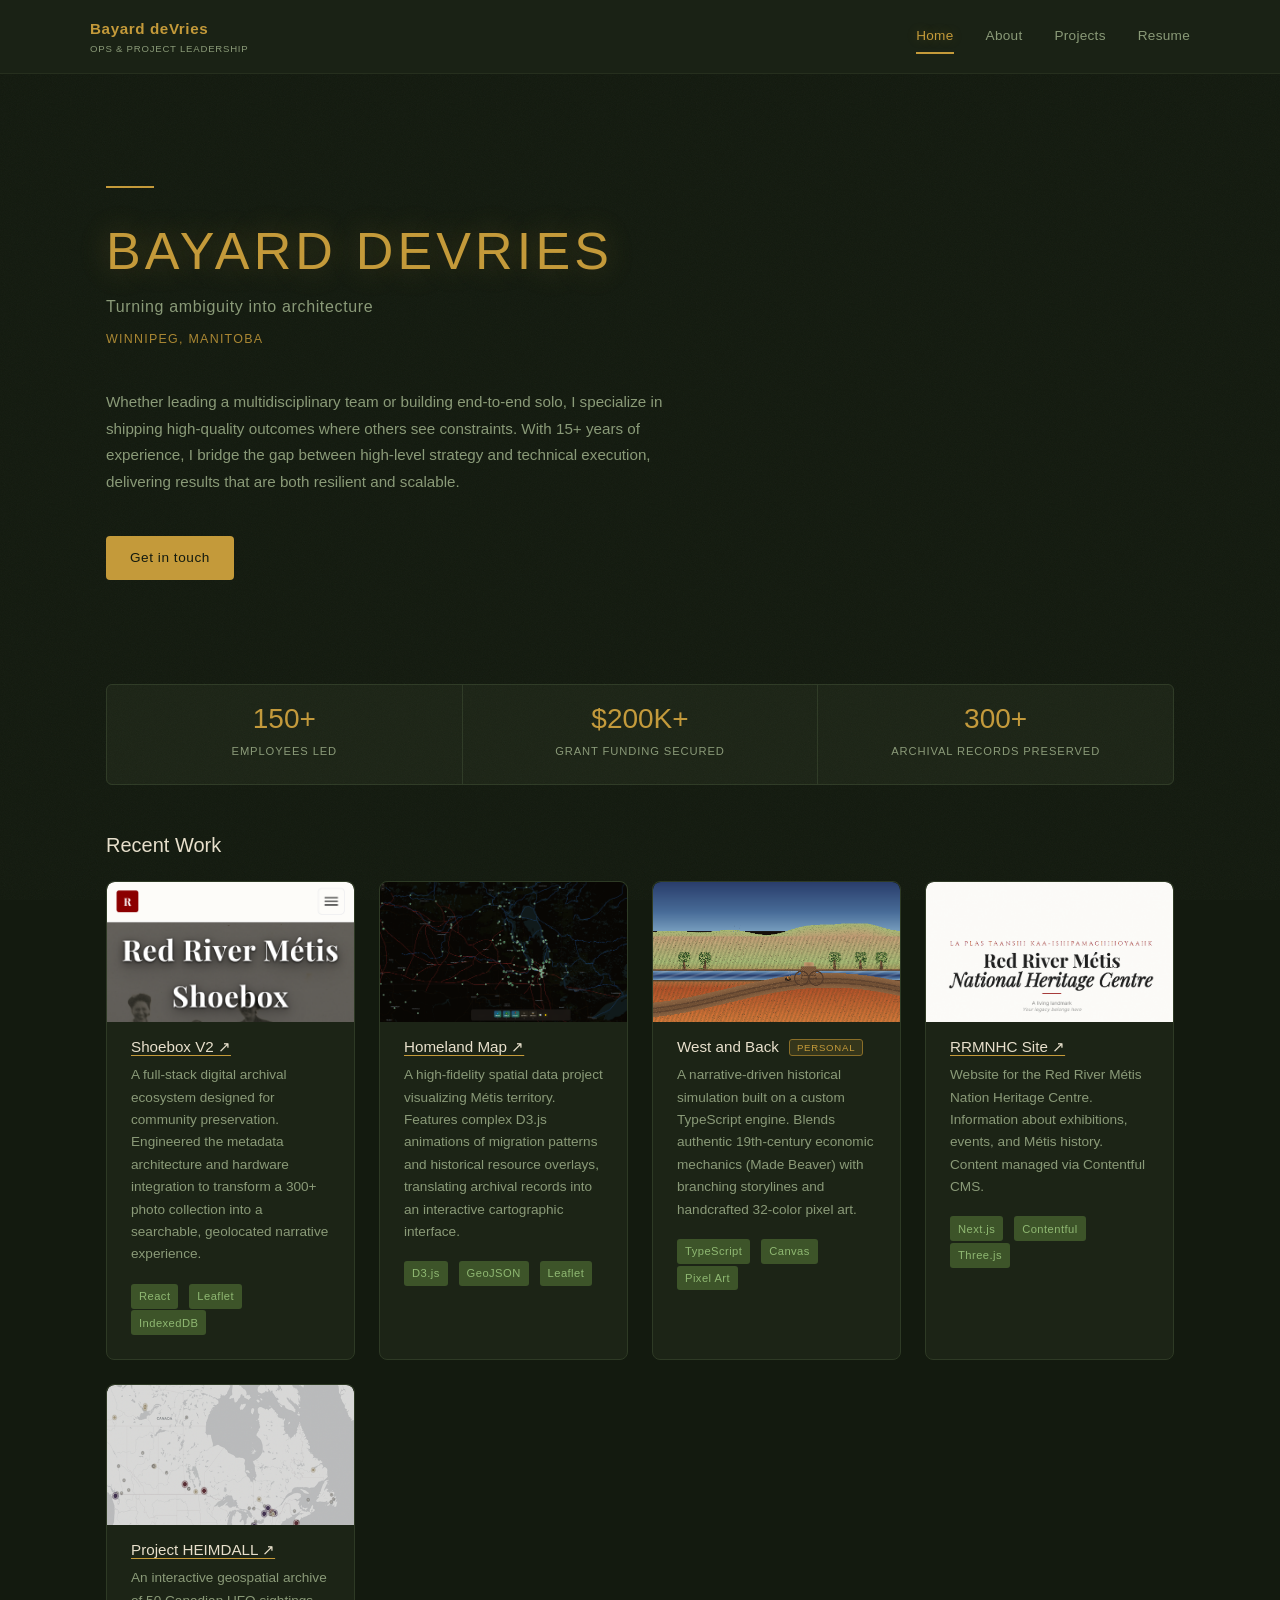
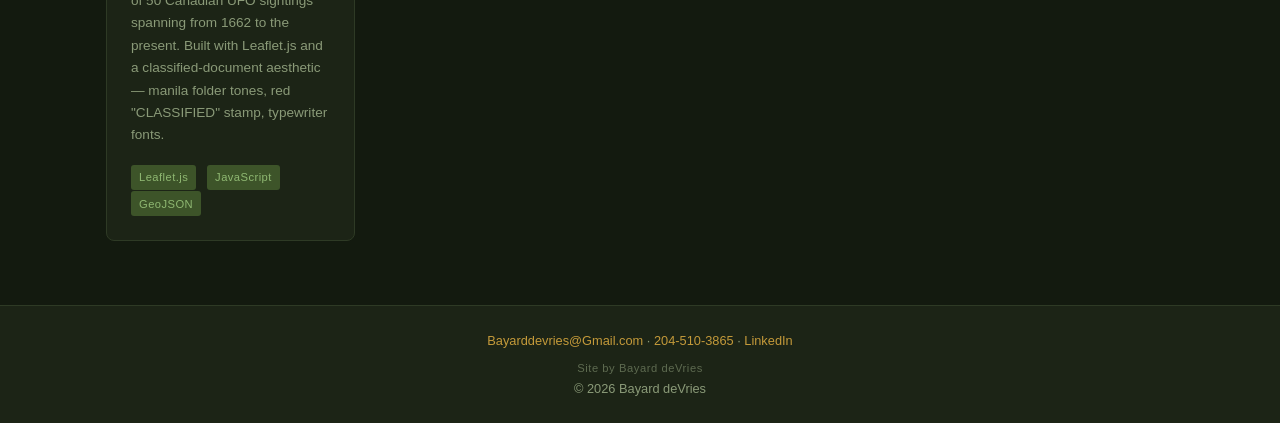
==== index.html @ d5947568 "Fix: restore missing stylesheet link on index.html" ====
<!DOCTYPE html>
<html lang="en">
<head>
  <meta charset="UTF-8">
  <meta name="viewport" content="width=device-width, initial-scale=1.0">
  <title>Bayard deVries — Ops & Project Leadership</title>
  <meta name="description" content="Portfolio of Bayard deVries – Ops & Project Leadership, digital archives, GIS mapping, and interactive art projects.">
  <link rel="icon" href="assets/favicon.ico" type="image/x-icon">
  <link rel="stylesheet" href="styles.css">
</head>
<body>
  <header>
    <nav>
      <a href="index.html" class="nav-logo">Bayard deVries<br><span>Ops & Project Leadership</span></a>
      <a href="index.html" class="active">Home</a>
      <a href="about.html">About</a>
      <a href="projects.html">Projects</a>
      <a href="resume.html">Resume</a>
    </nav>
  </header>

  <main>
    <section class="hero">
      <h1 class="brass-name">Bayard deVries</h1>
      <p class="tagline">Turning ambiguity into architecture</p>
      <p class="location">Winnipeg, Manitoba</p>

      <p class="summary">
        Whether leading a multidisciplinary team or building end-to-end solo, I specialize in shipping high-quality outcomes where others see constraints. With 15+ years of experience, I bridge the gap between high-level strategy and technical execution, delivering results that are both resilient and scalable.
      </p>
      <p style="margin-top: 1.5rem;">
        <a href="mailto:Bayarddevries@Gmail.com" class="btn btn-primary">Get in touch</a>
      </p>

    </section>

    <div class="stats-bar">
      <div class="stat-item">
        <span class="stat-number">150+</span>
        <span class="stat-label">Employees Led</span>
      </div>
      <div class="stat-item">
        <span class="stat-number">$200K+</span>
        <span class="stat-label">Grant Funding Secured</span>
      </div>
      <div class="stat-item">
        <span class="stat-number">300+</span>
        <span class="stat-label">Archival Records Preserved</span>
      </div>
    </div>

    <section class="featured">
      <h2>Recent Work</h2>
      <div class="project-grid">
        <article class="project-card">
          <div class="project-thumb">
            <img src="assets/shoebox-v2-splash.png" alt="Shoebox V2 archive interface" loading="lazy">
          </div>
          <h3><a href="https://bayarddevries.github.io/shoebox-v2/" target="_blank" rel="noopener noreferrer">Shoebox V2 ↗</a></h3>
          <p>A full-stack digital archival ecosystem designed for community preservation. Engineered the metadata architecture and hardware integration to transform a 300+ photo collection into a searchable, geolocated narrative experience.</p>
          <span class="tag">React</span>
          <span class="tag">Leaflet</span>
          <span class="tag">IndexedDB</span>
        </article>
        <article class="project-card">
          <div class="project-thumb">
            <img src="assets/homeland-map-main.png" alt="Homeland Map visualization" loading="lazy">
          </div>
          <h3><a href="https://bayarddevries.github.io/metis-homeland-map/" target="_blank" rel="noopener noreferrer">Homeland Map ↗</a></h3>
          <p>A high-fidelity spatial data project visualizing Métis territory. Features complex D3.js animations of migration patterns and historical resource overlays, translating archival records into an interactive cartographic interface.</p>
          <span class="tag">D3.js</span>
          <span class="tag">GeoJSON</span>
          <span class="tag">Leaflet</span>
        </article>
        <article class="project-card">
          <div class="project-thumb">
            <img src="assets/metis-trail-prairie.png" alt="West and Back RPG gameplay" loading="lazy">
          </div>
          <h3>West and Back <span class="project-badge-personal">Personal</span></h3>
          <p>A narrative-driven historical simulation built on a custom TypeScript engine. Blends authentic 19th-century economic mechanics (Made Beaver) with branching storylines and handcrafted 32-color pixel art.</p>
          <span class="tag">TypeScript</span>
          <span class="tag">Canvas</span>
          <span class="tag">Pixel Art</span>
        </article>
        <article class="project-card">
          <div class="project-thumb">
            <img src="assets/rrmnhc-splash.png" alt="RRMNHC website" loading="lazy">
          </div>
          <h3><a href="https://rrmnhc.ca/" target="_blank" rel="noopener noreferrer">RRMNHC Site ↗</a></h3>
          <p>Website for the Red River Métis Nation Heritage Centre. Information about exhibitions, events, and Métis history. Content managed via Contentful CMS.</p>
          <span class="tag">Next.js</span>
          <span class="tag">Contentful</span>
          <span class="tag">Three.js</span>
        </article>
        <article class="project-card">
          <div class="project-thumb">
            <img src="assets/heimdall-map.png" alt="Project HEIMDALL UFO sightings map" loading="lazy">
          </div>
          <h3><a href="https://bayarddevries.github.io/project-heimdall/" target="_blank" rel="noopener noreferrer">Project HEIMDALL ↗</a></h3>
          <p>An interactive geospatial archive of 50 Canadian UFO sightings spanning from 1662 to the present. Built with Leaflet.js and a classified-document aesthetic — manila folder tones, red "CLASSIFIED" stamp, typewriter fonts.</p>
          <span class="tag">Leaflet.js</span>
          <span class="tag">JavaScript</span>
          <span class="tag">GeoJSON</span>
        </article>
      </div>
    </section>

  </main>

  <footer>
    <p>
      <a href="mailto:Bayarddevries@Gmail.com">Bayarddevries@Gmail.com</a> · 
      <a href="tel:204-510-3865">204-510-3865</a> · 
      <a href="https://linkedin.com/in/bayard-devries" target="_blank" rel="noopener noreferrer">LinkedIn</a>
    </p>
    <p class="site-by">Site by Bayard deVries</p>
    <p>&copy; 2026 Bayard deVries</p>
  </footer>
</body>
</html>
---- styles.css ----
/* Reset */
*, *::before, *::after {
  box-sizing: border-box;
  margin: 0;
  padding: 0;
}

/* Visual Direction: Grounded Luxury
   Dark forest greens, warm brass accents that feel aged not shiny,
   deliberate asymmetry, editorial typography. Nothing generic SaaS.
   Reference: heritage editorial meets industrial craft.
*/

/* Variables — Dark Forest + Brass */
:root {
  /* Core */
  --color-bg: #131A0F;
  --color-surface: #1C2416;
  --color-surface-raised: #242E1C;
  --color-text: #E8E0CC;
  --color-text-muted: #8A9A78;
  --color-border: #2E3A25;

  /* Primary — Forest Green */
  --color-green: #6B8F52;
  --color-green-bright: #8FB872;
  --color-green-dim: #3D5429;

  /* Secondary — Brass */
  --color-brass: #C49A3A;
  --color-brass-dim: #8A6E28;
  --color-brass-glow: rgba(196, 154, 58, 0.15);
  --color-brass-light: #E8C86B;

  /* Accent — Expanded Palette */
  --color-sky: #7BA3C9;
  --color-sage: #8FAE7C;
  --color-wine: #6B1C23;
  --color-wheat: #D4B847;
  --color-wood: #5C4033;
  --color-coral: #C9856B;
  --color-clay: #9C7B5C;
  --color-mist: #A8B5A8;

  /* Legacy (light mode) */
  --color-cream: #F4F1EA;
  --color-cream-dark: #E8E0CC;

  --font-heading: 'Space Grotesk', sans-serif;
  --font-body: 'DM Sans', sans-serif;
  --max-width: 1100px;
  --max-width-content: 800px;
}

/* Import fonts */
@import url('https://fonts.googleapis.com/css2?family=Space+Grotesk:wght@300;400;500;600&family=DM+Sans:wght@300;400;500&display=swap');

/* Base */
html {
  font-size: 16px;
  scroll-behavior: smooth;
}

body {
  font-family: var(--font-body);
  background-color: var(--color-bg);
  color: var(--color-text);
  line-height: 1.65;
  min-height: 100vh;
  display: flex;
  flex-direction: column;
  font-weight: 300;
}

h1, h2, h3, h4 {
  font-family: var(--font-heading);
  font-weight: 400;
  line-height: 1.2;
}

a {
  color: var(--color-brass);
  text-decoration: none;
  transition: color 0.15s ease;
}

a:hover {
  color: var(--color-green-bright);
}

/* Header */
header {
  position: sticky;
  top: 0;
  z-index: 100;
  background: rgba(28, 36, 22, 0.88);
  backdrop-filter: blur(12px);
  -webkit-backdrop-filter: blur(12px);
  border-bottom: 1px solid rgba(46, 58, 37, 0.6);
  padding: 0.75rem 1rem;
}

nav {
  max-width: var(--max-width);
  margin: 0 auto;
  display: flex;
  align-items: center;
  gap: 2rem;
}

.nav-logo {
  color: var(--color-brass);
  font-size: 0.95rem;
  font-weight: 700;
  letter-spacing: 0.04em;
  text-decoration: none;
  margin-right: auto;
  white-space: nowrap;
  font-family: var(--font-heading);
}

.nav-logo span {
  color: var(--color-text-muted);
  font-weight: 400;
  font-size: 0.6rem;
  display: block;
  letter-spacing: 0.08em;
  text-transform: uppercase;
}

nav a {
  color: var(--color-text-muted);
  text-decoration: none;
  font-size: 0.85rem;
  font-family: var(--font-heading);
  font-weight: 400;
  padding: 0.25rem 0;
  position: relative;
  transition: color 0.2s ease;
  letter-spacing: 0.02em;
}

nav a::after {
  content: '';
  position: absolute;
  bottom: -2px;
  left: 0;
  width: 0;
  height: 2px;
  background: var(--color-brass);
  transition: width 0.25s ease;
}

nav a:hover {
  color: var(--color-text);
}

nav a:hover::after {
  width: 100%;
}

nav a.active {
  color: var(--color-brass);
  text-shadow: 0 0 12px rgba(196, 154, 58, 0.3);
}

nav a.active::after {
  width: 100%;
}

/* Main */
main {
  flex: 1;
  max-width: var(--max-width);
  margin: 0 auto;
  padding: 2rem 1rem 4rem;
  width: 100%;
}

/* Hero */
.hero {
  text-align: left;
  padding: 5rem 0 3.5rem;
  position: relative;
}

/* Subtle brass horizontal rule accent above hero */
.hero::before {
  content: '';
  display: block;
  width: 48px;
  height: 2px;
  background: var(--color-brass);
  margin-bottom: 2rem;
}

.hero h1 {
  font-family: var(--font-heading);
  font-size: 3.25rem;
  font-weight: 300;
  letter-spacing: 0.08em;
  text-transform: uppercase;
  margin-bottom: 0.75rem;
  color: var(--color-text);
}

.hero h1.brass-name {
  color: var(--color-brass);
  text-shadow: 0 0 30px rgba(196, 154, 58, 0.3);
}

.hero .tagline {
  color: var(--color-text-muted);
  font-size: 1rem;
  font-family: var(--font-heading);
  font-weight: 300;
  letter-spacing: 0.04em;
  margin-bottom: 0.5rem;
}

.hero .location {
  color: var(--color-brass);
  font-size: 0.78rem;
  font-family: var(--font-heading);
  letter-spacing: 0.1em;
  text-transform: uppercase;
  margin-bottom: 2.5rem;
  opacity: 0.85;
}

.hero .summary {
  color: var(--color-text-muted);
  font-size: 0.95rem;
  line-height: 1.75;
  max-width: 600px;
  margin: 0 0 2.5rem;
  font-weight: 300;
  text-align: left;
}

.btn {
  display: inline-block;
  padding: 0.7rem 1.5rem;
  border-radius: 4px;
  text-decoration: none;
  font-size: 0.85rem;
  font-family: var(--font-heading);
  font-weight: 400;
  letter-spacing: 0.04em;
  transition: all 0.15s ease;
  cursor: pointer;
  border: none;
}

.btn-primary {
  background: var(--color-brass);
  color: #131A0F;
  font-weight: 500;
}

.btn-primary:hover {
  background: #D4AA45;
  color: #131A0F;
  transform: translateY(-1px);
  box-shadow: 0 4px 16px rgba(196, 154, 58, 0.25);
}

.btn-secondary {
  background: transparent;
  color: var(--color-text);
  border: 1px solid var(--color-border);
}

.btn-secondary:hover {
  background: var(--color-surface-raised);
  border-color: var(--color-text-muted);
  color: var(--color-text);
  transform: translateY(-1px);
}

/* Stats bar — clean 3-column layout */
.stats-bar {
  display: grid;
  grid-template-columns: 1fr 1fr 1fr;
  gap: 1px;
  background: var(--color-border);
  border: 1px solid var(--color-border);
  border-radius: 6px;
  margin: 3rem 0;
  overflow: hidden;
}

.stats-bar .stat-item:nth-child(1),
.stats-bar .stat-item:nth-child(2),
.stats-bar .stat-item:nth-child(3) {
  grid-column: span 1;
}

.stat-item {
  background: var(--color-surface);
  padding: 1.25rem 1rem;
  text-align: center;
}

.stat-number {
  font-family: var(--font-heading);
  font-size: 1.75rem;
  font-weight: 300;
  color: var(--color-brass);
  display: block;
  line-height: 1;
  margin-bottom: 0.25rem;
}

.stat-label {
  font-size: 0.7rem;
  color: var(--color-text-muted);
  font-family: var(--font-heading);
  letter-spacing: 0.08em;
  text-transform: uppercase;
}

/* Sections */

/* Featured / Project Grid */
.featured {
  margin-top: 3rem;
}

.featured h2 {
  font-size: 1.25rem;
  font-weight: 400;
  margin-bottom: 1.5rem;
  font-family: var(--font-heading);
  color: var(--color-text);
}

.project-grid {
  display: grid;
  grid-template-columns: repeat(auto-fit, minmax(220px, 1fr));
  gap: 1.5rem;
}

.project-card {
  background: var(--color-surface);
  border: 1px solid var(--color-border);
  border-radius: 8px;
  padding: 1.5rem;
  transition: all 0.3s cubic-bezier(0.4, 0, 0.2, 1);
  position: relative;
  overflow: hidden;
}

.project-card::before {
  content: '';
  position: absolute;
  top: 0;
  left: 0;
  right: 0;
  height: 3px;
  background: linear-gradient(90deg, var(--color-green), var(--color-brass), var(--color-wine));
  transform: scaleX(0);
  transform-origin: left;
  transition: transform 0.3s ease;
  z-index: 10;
}

.project-card:hover {
  border-color: var(--color-brass);
  background: var(--color-surface-raised);
  transform: translateY(-6px);
  box-shadow: 0 12px 32px rgba(0, 0, 0, 0.3);
}

.project-card:hover::before {
  transform: scaleX(1);
}

.project-thumb {
  margin: -1.5rem -1.5rem 1rem -1.5rem;
  overflow: hidden;
  border-radius: 8px 8px 0 0;
  background: var(--color-bg);
  height: 140px;
  display: flex;
  align-items: center;
  justify-content: center;
}

.project-thumb img {
  width: 100%;
  height: 100%;
  object-fit: cover;
  object-position: top left;
  transition: transform 0.3s ease;
}

.project-card:hover .project-thumb img {
  transform: scale(1.03);
}

/* Placeholder thumbnail for projects without screenshots */
.project-thumb-placeholder {
  display: flex;
  align-items: center;
  justify-content: center;
  background: var(--color-surface-raised);
}

.placeholder-icon {
  font-size: 2.5rem;
  opacity: 0.6;
}

/* Project card links */
.project-card h3 a {
  color: var(--color-text);
  text-decoration: underline;
  text-decoration-color: var(--color-brass);
  text-underline-offset: 3px;
}

.project-card h3 a:hover {
  color: var(--color-brass);
  text-decoration-color: var(--color-brass-light);
}

/* Personal project badge */
.project-badge-personal {
  display: inline-block;
  font-size: 0.6rem;
  font-family: var(--font-heading);
  font-weight: 500;
  letter-spacing: 0.08em;
  text-transform: uppercase;
  color: var(--color-brass);
  background: var(--color-brass-glow);
  border: 1px solid var(--color-brass-dim);
  border-radius: 3px;
  padding: 0.1rem 0.4rem;
  vertical-align: middle;
  margin-left: 0.4rem;
}

/* Site by in footer */
.site-by {
  font-size: 0.7rem;
  color: var(--color-text-muted);
  opacity: 0.6;
  margin-top: 0.5rem;
  font-family: var(--font-heading);
  letter-spacing: 0.05em;
}

/* ============================================
   PROJECTS PAGE — Atmospheric CSS background
   (replaced Three.js particle field with
   grounded, purposeful atmosphere)
   ============================================ */

/* Grain texture via SVG filter */
body::before {
  content: '';
  position: fixed;
  inset: 0;
  z-index: 0;
  pointer-events: none;
  opacity: 0.035;
  background-image: url("data:image/svg+xml,%3Csvg viewBox='0 0 256 256' xmlns='http://www.w3.org/2000/svg'%3E%3Cfilter id='noise'%3E%3CfeTurbulence type='fractalNoise' baseFrequency='0.9' numOctaves='4' stitchTiles='stitch'/%3E%3C/filter%3E%3Crect width='100%25' height='100%25' filter='url(%23noise)'/%3E%3C/svg%3E");
  background-repeat: repeat;
  background-size: 200px 200px;
}

#projects-bg {
  position: fixed;
  top: 0;
  left: 0;
  width: 100%;
  height: 100%;
  z-index: 0;
  pointer-events: none;
  display: block;
  background:
    radial-gradient(ellipse at 15% 25%, rgba(107, 143, 82, 0.18) 0%, transparent 55%),
    radial-gradient(ellipse at 85% 75%, rgba(196, 154, 58, 0.12) 0%, transparent 50%),
    radial-gradient(ellipse at 50% 50%, rgba(107, 28, 35, 0.08) 0%, transparent 65%),
    var(--color-bg);
}

/* Project Cards Grid */
   .project-cards {
     display: grid;
     grid-template-columns: repeat(auto-fit, minmax(240px, 1fr));
     gap: 1.5rem;
     padding: 2rem 0;
     position: relative;
     z-index: 1;
   }
   
   /* Interactive Project Card */
   .project-card-interactive {
     position: relative;
     background: rgba(28, 36, 22, 0.85);
     border: 1px solid var(--color-border);
     border-radius: 12px;
     padding: 1.5rem;
     cursor: pointer;
     transition: all 0.3s cubic-bezier(0.4, 0, 0.2, 1);
     overflow: hidden;
   }
   
   .project-card-interactive::before {
     content: '';
     position: absolute;
     top: 0;
     left: 0;
     right: 0;
     bottom: 0;
     background: linear-gradient(135deg, var(--accent) 0%, transparent 60%);
     opacity: 0;
     transition: opacity 0.3s ease;
   }
   
   .project-card-interactive:hover {
     transform: translateY(-6px);
     border-color: var(--accent);
     box-shadow: 0 12px 32px rgba(0, 0, 0, 0.4);
   }
   
   .project-card-interactive:hover::before {
     opacity: 0.15;
   }
   
   .project-card-interactive h3 {
     font-family: var(--font-heading);
     font-size: 1.1rem;
     font-weight: 500;
     color: var(--color-text);
     margin-bottom: 0.5rem;
     position: relative;
     z-index: 1;
   }
   
   .project-card-interactive p {
     font-size: 0.9rem;
   }
   
   /* Three.js demo containers */
   .three-demo {
     position: relative;
     width: 100%;
     height: 300px; /* fixed height for demo canvas */
     margin: 2rem 0;
     background: var(--color-surface);
     border: 1px solid var(--color-border);
     border-radius: 8px;
     overflow: hidden;
   }
   
   .three-demo canvas {
     display: block;
     width: 100%;
     height: 100%;
   }
   
   .demo-label {
     position: absolute;
     bottom: 0.5rem;
     left: 50%;
     transform: translateX(-50%);
     color: var(--color-text-muted);
     font-size: 0.8rem;
     pointer-events: none;
   }
   
/* Ensure later demos stack nicely */
   .demo-section { margin-bottom: 3rem; }

/* Three.js Demo Containers */
.card-year {
  display: inline-block;
  margin-top: 1rem;
  font-size: 0.75rem;
  color: var(--accent);
  font-family: var(--font-heading);
  letter-spacing: 0.05em;
  position: relative;
  z-index: 1;
}

/* Modal Overlay */
.project-modal {
  position: fixed;
  top: 0;
  left: 0;
  width: 100%;
  height: 100%;
  background: rgba(19, 26, 15, 0.95);
  backdrop-filter: blur(8px);
  z-index: 1000;
  display: flex;
  align-items: center;
  justify-content: center;
  opacity: 0;
  visibility: hidden;
  transition: all 0.3s ease;
}

.project-modal.open {
  opacity: 1;
  visibility: visible;
}

.modal-content {
  background: var(--color-surface);
  border: 1px solid var(--color-border);
  border-radius: 16px;
  padding: 2.5rem;
  max-width: 700px;
  width: 90%;
  max-height: 80vh;
  overflow-y: auto;
  position: relative;
  transform: scale(0.95);
  transition: transform 0.3s ease;
}

.project-modal.open .modal-content {
  transform: scale(1);
}

.modal-close {
  position: absolute;
  top: 1rem;
  right: 1rem;
  background: none;
  border: none;
  color: var(--color-text-muted);
  font-size: 2rem;
  cursor: pointer;
  line-height: 1;
  padding: 0.5rem;
  transition: color 0.2s ease;
}

.modal-close:hover {
  color: var(--color-brass);
}

.modal-nav {
  position: absolute;
  top: 50%;
  transform: translateY(-50%);
  background: var(--color-surface);
  border: 1px solid var(--color-border);
  color: var(--color-text);
  font-size: 2rem;
  width: 50px;
  height: 50px;
  border-radius: 50%;
  cursor: pointer;
  display: flex;
  align-items: center;
  justify-content: center;
  transition: all 0.2s ease;
  z-index: 10;
}

.modal-nav:hover {
  border-color: var(--color-brass);
  color: var(--color-brass);
}

.modal-prev {
  left: 1rem;
}

.modal-next {
  right: 1rem;
}

/* Modal Dots */
.modal-dots {
  position: absolute;
  bottom: 1.5rem;
  left: 50%;
  transform: translateX(-50%);
  display: flex;
  gap: 0.5rem;
}

.modal-dots .dot {
  width: 8px;
  height: 8px;
  border-radius: 50%;
  background: var(--color-border);
  cursor: pointer;
  transition: all 0.2s ease;
}

.modal-dots .dot.active {
  background: var(--color-brass);
  transform: scale(1.2);
}

.modal-dots .dot:hover {
  background: var(--color-text-muted);
}

.modal-tech {
  display: flex;
  flex-wrap: wrap;
  gap: 0.5rem;
  margin-bottom: 1rem;
}

/* Responsive for projects modal */
@media (max-width: 600px) {
  .modal-content {
    padding: 1.5rem;
    width: 95%;
  }
  
  .modal-nav {
    width: 40px;
    height: 40px;
    font-size: 1.5rem;
  }
  
  .modal-prev {
    left: 0.5rem;
  }
  
  .modal-next {
    right: 0.5rem;
  }
}

.project-card h3 {
  font-size: 0.95rem;
  font-weight: 500;
  font-family: var(--font-heading);
  margin-bottom: 0.5rem;
  color: var(--color-text);
}

.project-card p {
  color: var(--color-text-muted);
  font-size: 0.85rem;
  margin-bottom: 1rem;
  font-weight: 300;
}

.tag {
  display: inline-block;
  background: var(--color-green-dim);
  color: var(--color-green-bright);
  font-size: 0.7rem;
  padding: 0.2rem 0.5rem;
  border-radius: 3px;
  margin-right: 0.4rem;
  font-family: var(--font-heading);
  letter-spacing: 0.04em;
}

/* Resume/About specific */
.resume-page {
  max-width: var(--max-width-content);
  margin: 0 auto;
  padding: 2.5rem 1rem 4rem;
}

/* About page — 2-column asymmetric layout */
.about-page {
  max-width: var(--max-width);
  margin: 0 auto;
  padding: 3rem 0 4rem;
}

.about-grid {
  display: grid;
  grid-template-columns: 2fr 1fr;
  gap: 5rem;
  align-items: start;
}

.about-left .summary-text {
  margin-bottom: 1.25rem;
  font-size: 0.95rem;
}

.about-left .summary-text:last-child {
  margin-bottom: 0;
}

.about-lead {
  font-family: var(--font-heading);
  font-size: 1.5rem;
  font-weight: 300;
  line-height: 1.3;
  color: var(--color-text);
  margin-bottom: 2rem;
  max-width: 500px;
}

/* Section rule — editorial brass accent */
.section-rule {
  display: flex;
  align-items: center;
  gap: 1rem;
  margin-bottom: 1.5rem;
}

.section-rule::before {
  content: '';
  display: block;
  width: 32px;
  height: 2px;
  background: var(--color-brass);
  flex-shrink: 0;
}

.section-rule-label {
  font-family: var(--font-heading);
  font-size: 0.7rem;
  letter-spacing: 0.14em;
  text-transform: uppercase;
  color: var(--color-brass);
}

/* About fact list */
.about-fact-list {
  list-style: none;
  display: flex;
  flex-direction: column;
  gap: 0;
}

.about-fact-list li {
  display: flex;
  flex-direction: column;
  gap: 0.15rem;
  padding: 0.75rem 0;
  border-bottom: 1px solid var(--color-border);
}

.about-fact-list li:first-child {
  border-top: 1px solid var(--color-border);
}

.fact-label {
  font-family: var(--font-heading);
  font-size: 0.65rem;
  letter-spacing: 0.1em;
  text-transform: uppercase;
  color: var(--color-text-muted);
}

.fact-value {
  font-size: 0.9rem;
  color: var(--color-text);
}

/* About contact list */
.about-contact-list {
  list-style: none;
  display: flex;
  flex-direction: column;
  gap: 0.5rem;
}

.about-contact-list a {
  font-size: 0.9rem;
  color: var(--color-text-muted);
  transition: color 0.15s ease;
}

.about-contact-list a:hover {
  color: var(--color-brass);
}

.page-header {
  text-align: center;
  padding: 1.5rem 0 2rem;
  border-bottom: 1px solid var(--color-border);
  margin-bottom: 2rem;
}

.page-header h1 {
  font-family: var(--font-heading);
  font-size: 1.75rem;
  font-weight: 300;
  letter-spacing: 0.1em;
  text-transform: uppercase;
  color: var(--color-text);
  margin-bottom: 0.3rem;
}

.page-header .subtitle {
  color: var(--color-text-muted);
  font-size: 0.85rem;
  font-family: var(--font-heading);
  letter-spacing: 0.06em;
}

.page-header .contact-row {
  display: flex;
  flex-wrap: wrap;
  justify-content: center;
  gap: 0.4rem 1.25rem;
  margin-top: 1rem;
  font-size: 0.8rem;
  color: var(--color-text-muted);
}

.page-header .contact-row a {
  color: var(--color-brass);
  text-decoration: none;
}

.page-header .contact-row a:hover {
  color: var(--color-green-bright);
  text-decoration: underline;
}

/* Job / experience items */
.job-card {
  border-bottom: 1px solid var(--color-border);
  padding: 1.25rem 0;
}

.job-card:last-child {
  border-bottom: none;
}

.job-row {
  display: flex;
  flex-wrap: wrap;
  justify-content: space-between;
  align-items: baseline;
  gap: 0.25rem;
  margin-bottom: 0.1rem;
}

.job-title {
  font-family: var(--font-heading);
  font-size: 0.9rem;
  font-weight: 500;
  color: var(--color-text);
}

.job-org {
  color: var(--color-text-muted);
  font-size: 0.85rem;
  font-weight: 300;
}

.job-date {
  font-size: 0.78rem;
  color: var(--color-brass-dim);
  white-space: nowrap;
  font-family: var(--font-heading);
}

.expand-btn {
  background: none;
  border: 1px solid var(--color-border);
  cursor: pointer;
  color: var(--color-brass);
  font-size: 0.75rem;
  padding: 0.3rem 0.75rem;
  border-radius: 3px;
  margin-top: 0.4rem;
  display: inline-flex;
  align-items: center;
  gap: 0.25rem;
  font-family: var(--font-heading);
  transition: all 0.15s ease;
}

.expand-btn:hover {
  background: var(--color-surface-raised);
  border-color: var(--color-brass-dim);
  color: var(--color-brass);
}

.job-details {
  overflow: hidden;
  transition: max-height 0.3s ease;
  max-height: 0;
}

.job-details.open { max-height: 600px; }

.job-bullets {
  margin-top: 0.6rem;
  padding-left: 1rem;
}

.job-bullets li {
  font-size: 0.825rem;
  margin-bottom: 0.3rem;
  line-height: 1.55;
  font-weight: 300;
  color: var(--color-text-muted);
}

.section-block {
  margin-bottom: 2.5rem;
}

.section-block h2 {
  font-size: 0.7rem;
  letter-spacing: 0.14em;
  text-transform: uppercase;
  color: var(--color-brass);
  border-bottom: 1px solid var(--color-border);
  padding-bottom: 0.4rem;
  margin-bottom: 1.25rem;
  font-family: var(--font-heading);
  font-weight: 400;
}

/* Competencies grid */
.competencies-grid {
  display: grid;
  grid-template-columns: repeat(auto-fill, minmax(190px, 1fr));
  gap: 1.25rem;
}

.comp-group h3 {
  font-family: var(--font-heading);
  font-size: 0.7rem;
  letter-spacing: 0.1em;
  text-transform: uppercase;
  color: var(--color-brass);
  margin-bottom: 0.5rem;
}

.comp-group ul {
  list-style: none;
}

.comp-group li {
  font-size: 0.8rem;
  color: var(--color-text-muted);
  margin-bottom: 0.25rem;
  padding-left: 0.75rem;
  position: relative;
  font-weight: 300;
}

.comp-group li::before {
  content: '—';
  position: absolute;
  left: 0;
  color: var(--color-border);
}

/* Education row */
.edu-row {
  display: flex;
  justify-content: space-between;
  align-items: baseline;
  gap: 1rem;
}

.edu-name {
  font-family: var(--font-heading);
  font-size: 0.9rem;
  font-weight: 400;
  color: var(--color-text);
}

.edu-date {
  font-size: 0.78rem;
  color: var(--color-text-muted);
  white-space: nowrap;
  font-family: var(--font-heading);
}

/* Summary text */
.summary-text {
  font-size: 0.9rem;
  line-height: 1.75;
  color: var(--color-text-muted);
  font-weight: 300;
  max-width: 580px;
  margin: 0 auto;
  text-align: center;
}

.summary-text-wide {
  max-width: none;
  margin-bottom: 2.5rem;
}

/* Philosophy card */
.philosophy-card {
  background: var(--color-surface);
  border: 1px solid var(--color-border);
  border-left: 3px solid var(--color-brass);
  border-radius: 4px;
  padding: 1.25rem 1.5rem;
}

.philosophy-card h3 {
  font-family: var(--font-heading);
  font-size: 0.85rem;
  font-weight: 500;
  margin-bottom: 0.5rem;
  color: var(--color-text);
}

.philosophy-card p {
  font-size: 0.85rem;
  color: var(--color-text-muted);
  line-height: 1.65;
  font-weight: 300;
}

/* Action row */
.action-row {
  display: flex;
  gap: 0.75rem;
  justify-content: center;
  margin-top: 2.5rem;
  padding-top: 1.5rem;
  border-top: 1px solid var(--color-border);
}

/* Projects list */
.projects-list {
  display: flex;
  flex-direction: column;
  gap: 2rem;
  padding: 0 1rem;
}

.project-item {
  padding-bottom: 2rem;
  border-bottom: 1px solid var(--color-border);
}

.project-item:last-child {
  border-bottom: none;
}

.project-item h3 {
  font-size: 1.05rem;
  font-weight: 500;
  margin-bottom: 0.4rem;
  font-family: var(--font-heading);
  color: var(--color-text);
}

.project-item p {
  color: var(--color-text-muted);
  font-size: 0.85rem;
  font-weight: 300;
  line-height: 1.65;
}

.project-item .tag {
  margin-top: 0.5rem;
}

/* Footer */
footer {
  background: var(--color-surface);
  border-top: 1px solid var(--color-border);
  text-align: center;
  padding: 1.5rem;
  font-size: 0.8rem;
  color: var(--color-text-muted);
  font-family: var(--font-heading);
}

/* ============================================
   DESIGN PAGE STYLES
   ============================================ */

/* Color Palette */
.palette-grid {
  display: grid;
  grid-template-columns: repeat(auto-fill, minmax(140px, 1fr));
  gap: 1rem;
  margin: 1.5rem 0;
}

.swatch {
  border-radius: 8px;
  padding: 1rem;
  aspect-ratio: 1;
  display: flex;
  flex-direction: column;
  justify-content: flex-end;
  font-family: var(--font-heading);
  font-size: 0.75rem;
  transition: transform 0.2s ease;
  cursor: default;
}

.swatch:hover {
  transform: scale(1.05);
}

.swatch-name {
  font-weight: 500;
  margin-bottom: 0.25rem;
}

.swatch-hex {
  opacity: 0.7;
  font-family: monospace;
  font-size: 0.7rem;
}

/* Demo Sections */
.demo-section {
  margin: 4rem 0;
  padding: 2rem;
  background: var(--color-surface);
  border-radius: 12px;
  border: 1px solid var(--color-border);
}

.demo-title {
  font-size: 1.25rem;
  color: var(--color-brass);
  margin-bottom: 0.5rem;
}

.demo-desc {
  color: var(--color-text-muted);
  font-size: 0.9rem;
  margin-bottom: 1.5rem;
}

/* Film Grain Demo */
.grain-demo {
  position: relative;
  height: 200px;
  border-radius: 8px;
  overflow: hidden;
  background: linear-gradient(135deg, var(--color-bg) 0%, var(--color-surface) 100%);
}

.grain-overlay {
  position: absolute;
  inset: 0;
  background-image: url("data:image/svg+xml,%3Csvg viewBox='0 0 200 200' xmlns='http://www.w3.org/2000/svg'%3E%3Cfilter id='noise'%3E%3CfeTurbulence type='fractalNoise' baseFrequency='0.85' numOctaves='4' stitchTiles='stitch'/%3E%3C/filter%3E%3Crect width='100%25' height='100%25' filter='url(%23noise)'/%3E%3C/svg%3E");
  opacity: 0.06;
  pointer-events: none;
  animation: grain 0.5s steps(10) infinite;
}

@keyframes grain {
  0%, 100% { transform: translate(0, 0); }
  10% { transform: translate(-2%, -2%); }
  20% { transform: translate(2%, 2%); }
  30% { transform: translate(-1%, 2%); }
  40% { transform: translate(2%, -1%); }
  50% { transform: translate(-2%, 1%); }
  60% { transform: translate(1%, -2%); }
  70% { transform: translate(-1%, -1%); }
  80% { transform: translate(1%, 1%); }
  90% { transform: translate(2%, -2%); }
}

.grain-demo .demo-content {
  position: relative;
  z-index: 1;
  padding: 2rem;
  text-align: center;
}

/* Gradient Flow Demo */
.gradient-flow {
  height: 200px;
  border-radius: 8px;
  background: linear-gradient(270deg, var(--color-green-dim), var(--color-brass-dim), var(--color-wine), var(--color-green-dim));
  background-size: 400% 400%;
  animation: gradientShift 8s ease infinite;
  display: flex;
  align-items: center;
  justify-content: center;
}

@keyframes gradientShift {
  0% { background-position: 0% 50%; }
  50% { background-position: 100% 50%; }
  100% { background-position: 0% 50%; }
}

.gradient-flow .demo-content {
  background: rgba(19, 26, 15, 0.85);
  padding: 1rem 2rem;
  border-radius: 8px;
  backdrop-filter: blur(8px);
}

/* Firefly Particles Demo */
.firefly-demo {
  position: relative;
  height: 200px;
  border-radius: 8px;
  background: radial-gradient(ellipse at bottom, #1a2416 0%, var(--color-bg) 100%);
  overflow: hidden;
}

.firefly {
  position: absolute;
  width: 4px;
  height: 4px;
  background: var(--color-brass-light);
  border-radius: 50%;
  box-shadow: 0 0 8px 2px var(--color-brass-glow);
  animation: float 6s ease-in-out infinite;
}

.firefly:nth-child(1) { left: 10%; top: 20%; animation-delay: 0s; }
.firefly:nth-child(2) { left: 25%; top: 60%; animation-delay: 1s; }
.firefly:nth-child(3) { left: 40%; top: 30%; animation-delay: 2s; }
.firefly:nth-child(4) { left: 55%; top: 70%; animation-delay: 0.5s; }
.firefly:nth-child(5) { left: 70%; top: 40%; animation-delay: 1.5s; }
.firefly:nth-child(6) { left: 85%; top: 80%; animation-delay: 2.5s; }
.firefly:nth-child(7) { left: 15%; top: 80%; animation-delay: 3s; }
.firefly:nth-child(8) { left: 60%; top: 15%; animation-delay: 3.5s; }

@keyframes float {
  0%, 100% { 
    transform: translate(0, 0) scale(1); 
    opacity: 0.3;
  }
  25% { 
    transform: translate(20px, -30px) scale(1.2); 
    opacity: 1;
  }
  50% { 
    transform: translate(-10px, -50px) scale(0.8); 
    opacity: 0.6;
  }
  75% { 
    transform: translate(15px, -20px) scale(1.1); 
    opacity: 1;
  }
}

.firefly-demo .demo-content {
  position: absolute;
  bottom: 1rem;
  left: 50%;
  transform: translateX(-50%);
  background: var(--color-surface);
  padding: 0.5rem 1rem;
  border-radius: 6px;
  font-size: 0.8rem;
}

/* Glassmorphism Cards */
.glass-demo {
  display: grid;
  grid-template-columns: repeat(3, 1fr);
  gap: 1rem;
}

.glass-card {
  padding: 1.5rem;
  border-radius: 12px;
  background: rgba(28, 36, 22, 0.6);
  backdrop-filter: blur(12px);
  -webkit-backdrop-filter: blur(12px);
  border: 1px solid rgba(196, 154, 58, 0.2);
  transition: all 0.3s ease;
}

.glass-card:hover {
  background: rgba(28, 36, 22, 0.8);
  border-color: rgba(196, 154, 58, 0.4);
  transform: translateY(-4px);
}

.glass-card h4 {
  color: var(--color-brass);
  margin-bottom: 0.5rem;
}

.glass-card p {
  font-size: 0.85rem;
  color: var(--color-text-muted);
}

/* Mouse Trail Demo */
.trail-demo {
  position: relative;
  height: 200px;
  border-radius: 8px;
  background: var(--color-bg);
  overflow: hidden;
  cursor: crosshair;
}

.trail-dot {
  position: absolute;
  width: 12px;
  height: 12px;
  border-radius: 50%;
  background: var(--color-brass);
  pointer-events: none;
  opacity: 0.8;
  animation: trailFade 1s ease-out forwards;
}

@keyframes trailFade {
  0% { transform: scale(1); opacity: 0.8; }
  100% { transform: scale(0); opacity: 0; }
}

.trail-demo .demo-content {
  position: absolute;
  top: 50%;
  left: 50%;
  transform: translate(-50%, -50%);
  text-align: center;
  pointer-events: none;
}

/* Interactive Hover Cards */
.hover-cards {
  display: grid;
  grid-template-columns: repeat(3, 1fr);
  gap: 1rem;
}

.hover-card {
  padding: 1.5rem;
  border-radius: 12px;
  background: var(--color-surface-raised);
  border: 1px solid var(--color-border);
  transition: all 0.3s cubic-bezier(0.4, 0, 0.2, 1);
  position: relative;
  overflow: hidden;
}

.hover-card::before {
  content: '';
  position: absolute;
  top: 0;
  left: 0;
  right: 0;
  height: 3px;
  background: linear-gradient(90deg, var(--color-green), var(--color-brass), var(--color-wine));
  transform: scaleX(0);
  transform-origin: left;
  transition: transform 0.3s ease;
}

.hover-card:hover {
  transform: translateY(-6px);
  border-color: var(--color-brass);
  box-shadow: 0 12px 32px rgba(0, 0, 0, 0.3);
}

.hover-card:hover::before {
  transform: scaleX(1);
}

.hover-card h4 {
  color: var(--color-text);
  margin-bottom: 0.5rem;
}

.hover-card p {
  font-size: 0.8rem;
  color: var(--color-text-muted);
}

/* Three.js Demo Containers */
/* Background particle field */
.bg-particles {
  position: fixed;
  inset: 0;
  width: 100%;
  height: 100%;
  z-index: -1;
  pointer-events: none;
  background: var(--color-bg);
}

/* Responsive */
@media (max-width: 600px) {
  .hero h1 { font-size: 2rem; }
  .stats-bar { grid-template-columns: 1fr 1fr; }
  .stats-bar .stat-item:nth-child(3) { grid-column: 1 / -1; max-width: 50%; }
  .stat-number { font-size: 1.4rem; }
  nav { gap: 1.25rem; }
  .competencies-grid { grid-template-columns: 1fr 1fr; }
  .glass-demo, .hover-cards { grid-template-columns: 1fr; }
  .about-grid { grid-template-columns: 1fr; gap: 2.5rem; }
}
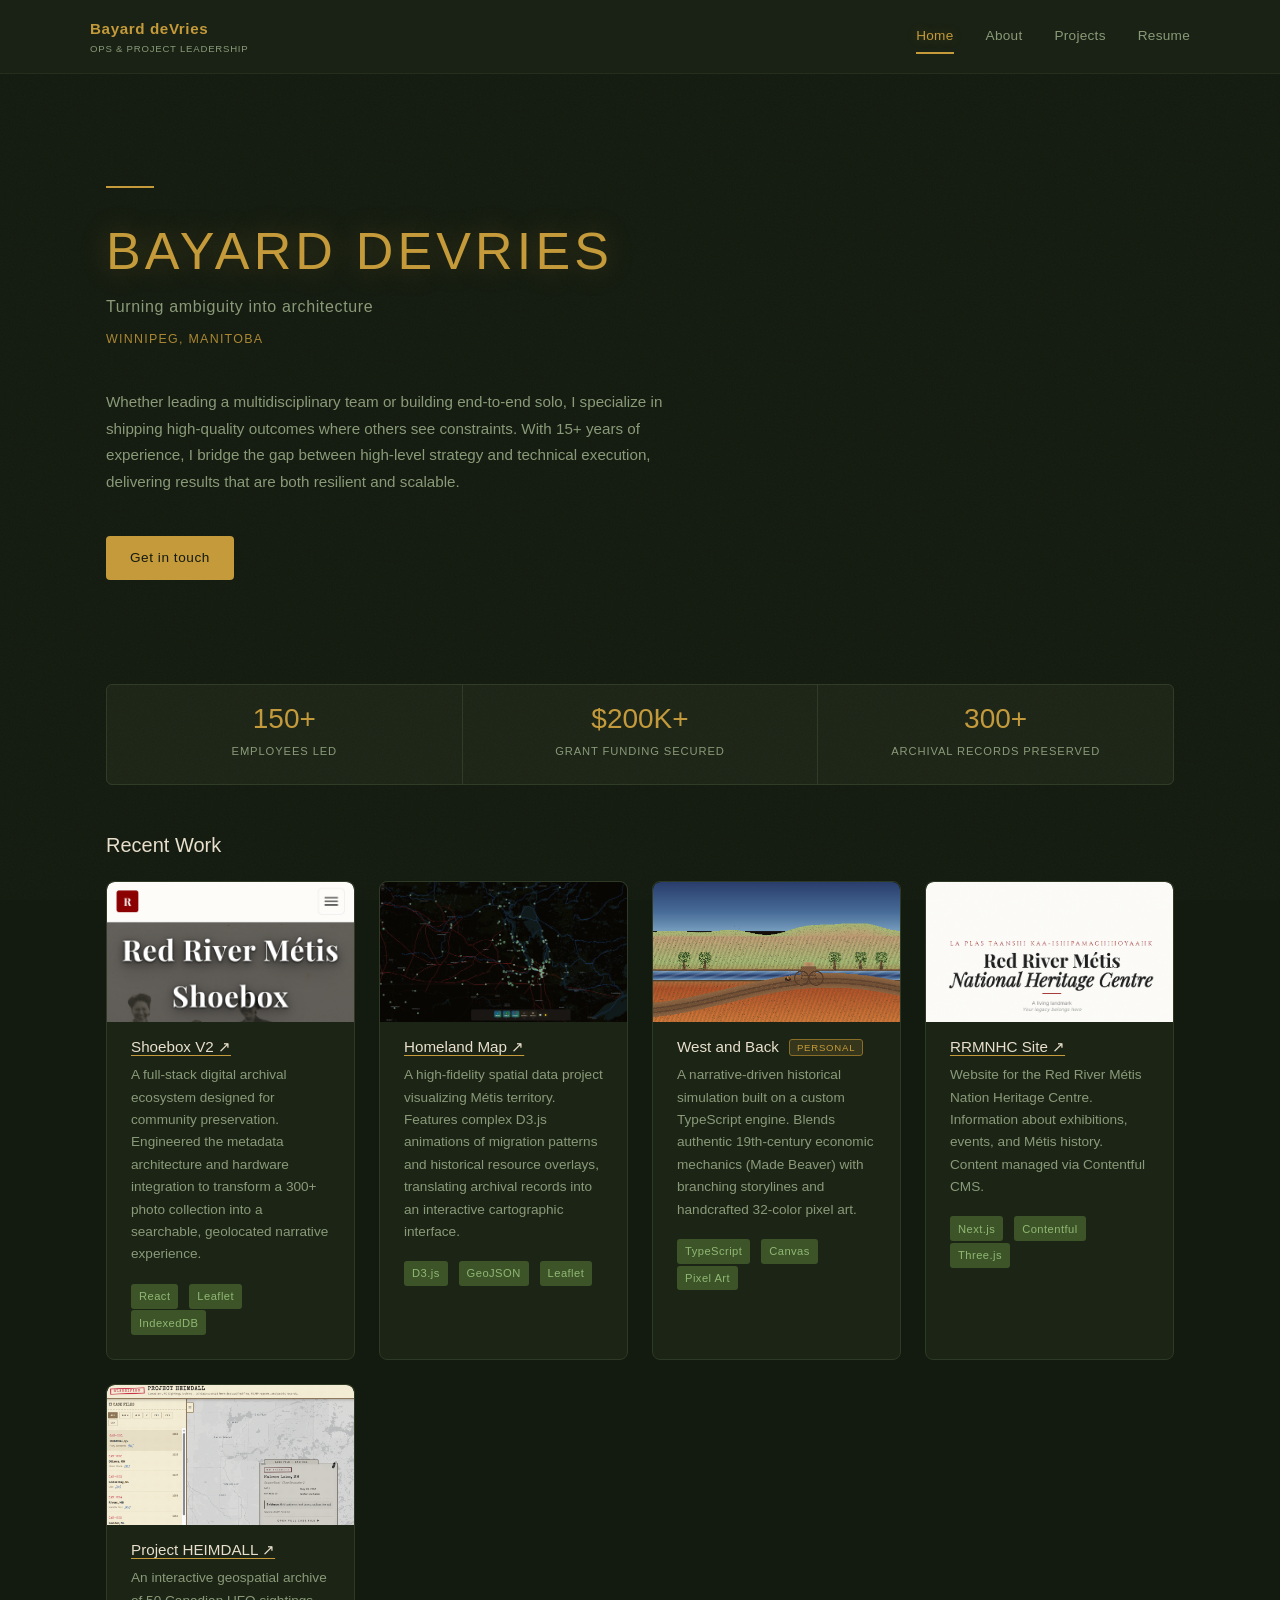
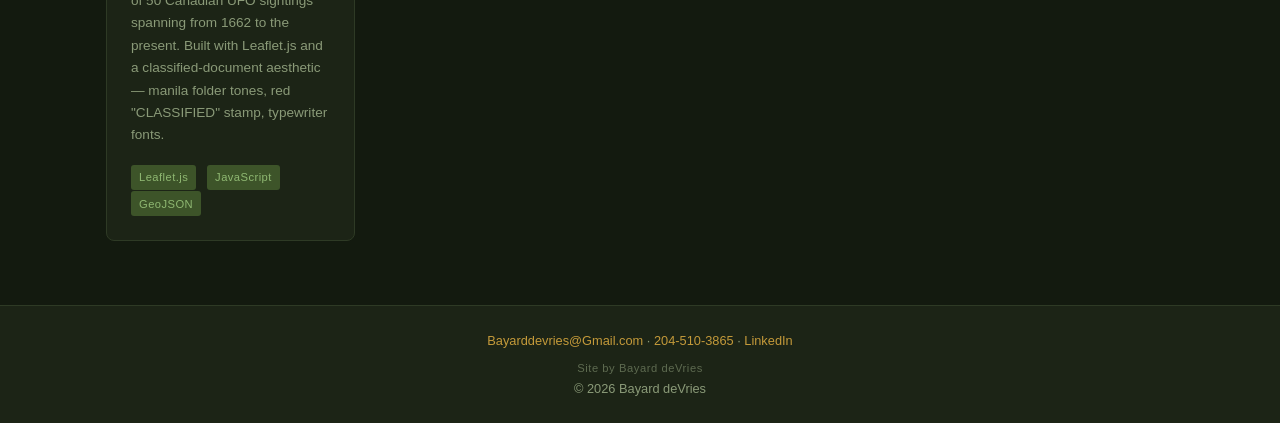
==== commit 40463972: "Update HEIMDALL screenshots: filter panel + menu from Google Drive" ====
--- a/index.html
+++ b/index.html
@@ -94,7 +94,7 @@
         </article>
         <article class="project-card">
           <div class="project-thumb">
-            <img src="assets/heimdall-map.png" alt="Project HEIMDALL UFO sightings map" loading="lazy">
+            <img src="assets/heimdall-filter.png" alt="Project HEIMDALL filter panel with classified UFO sighting cases" loading="lazy">
           </div>
           <h3><a href="https://bayarddevries.github.io/project-heimdall/" target="_blank" rel="noopener noreferrer">Project HEIMDALL ↗</a></h3>
           <p>An interactive geospatial archive of 50 Canadian UFO sightings spanning from 1662 to the present. Built with Leaflet.js and a classified-document aesthetic — manila folder tones, red "CLASSIFIED" stamp, typewriter fonts.</p>
--- a/styles.css
+++ b/styles.css
@@ -1494,7 +1494,11 @@
   .stats-bar { grid-template-columns: 1fr 1fr; }
   .stats-bar .stat-item:nth-child(3) { grid-column: 1 / -1; max-width: 50%; }
   .stat-number { font-size: 1.4rem; }
-  nav { gap: 1.25rem; }
+  header { padding: 0.5rem 0.75rem; }
+  nav { gap: 0.75rem; flex-wrap: wrap; }
+  .nav-logo { font-size: 0.8rem; }
+  .nav-logo span { display: none; }
+  nav a { font-size: 0.75rem; }
   .competencies-grid { grid-template-columns: 1fr 1fr; }
   .glass-demo, .hover-cards { grid-template-columns: 1fr; }
   .about-grid { grid-template-columns: 1fr; gap: 2.5rem; }
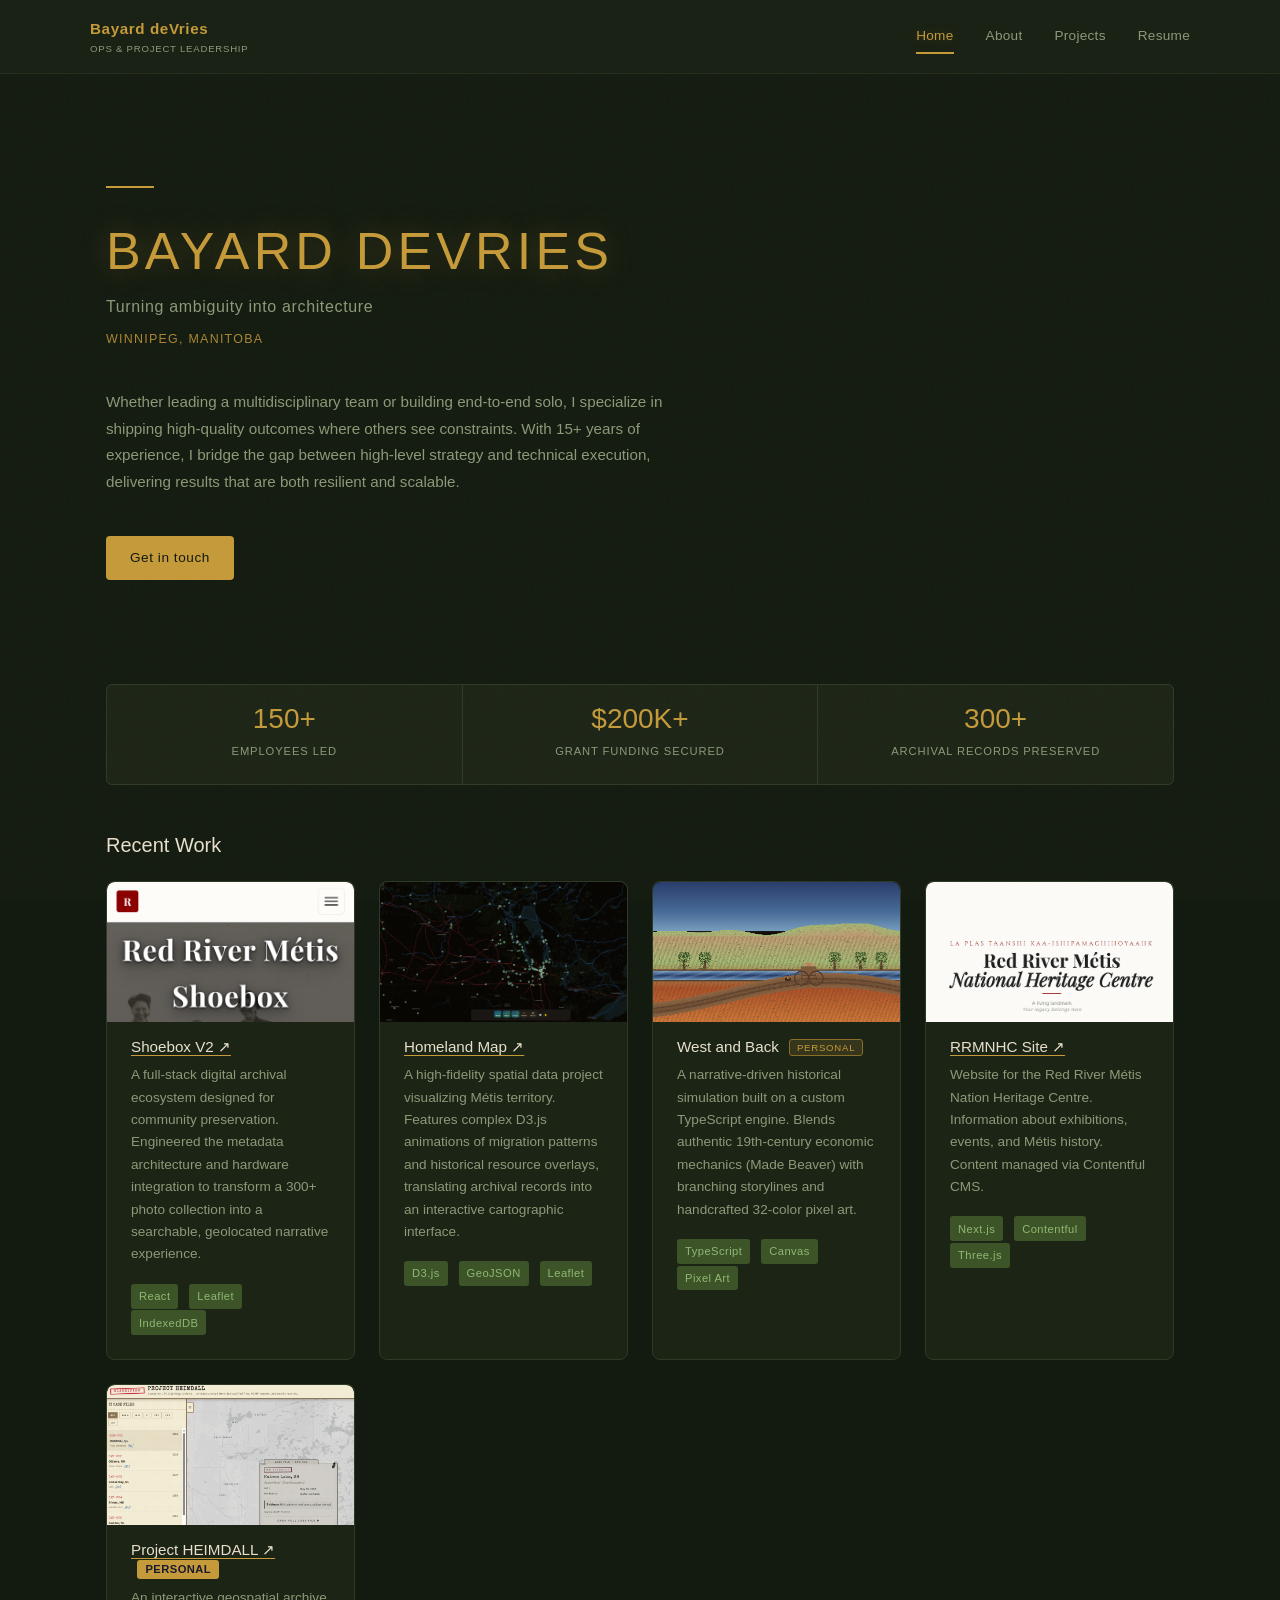
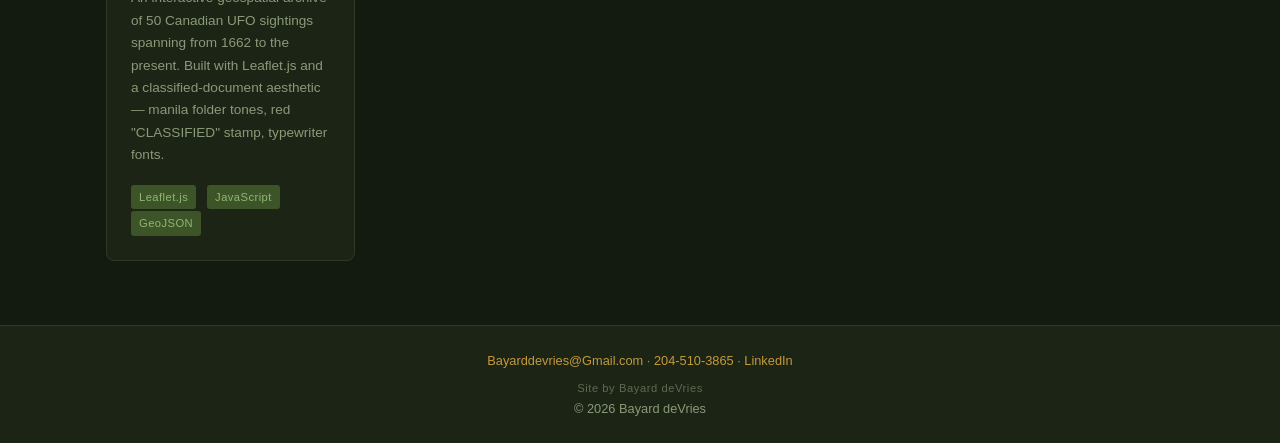
==== commit 2c06cbc4: "Label HEIMDALL card as PERSONAL project" ====
--- a/index.html
+++ b/index.html
@@ -96,7 +96,7 @@
           <div class="project-thumb">
             <img src="assets/heimdall-filter.png" alt="Project HEIMDALL filter panel with classified UFO sighting cases" loading="lazy">
           </div>
-          <h3><a href="https://bayarddevries.github.io/project-heimdall/" target="_blank" rel="noopener noreferrer">Project HEIMDALL ↗</a></h3>
+          <h3><a href="https://bayarddevries.github.io/project-heimdall/" target="_blank" rel="noopener noreferrer">Project HEIMDALL ↗</a> <span class="tag personal">PERSONAL</span></h3>
           <p>An interactive geospatial archive of 50 Canadian UFO sightings spanning from 1662 to the present. Built with Leaflet.js and a classified-document aesthetic — manila folder tones, red "CLASSIFIED" stamp, typewriter fonts.</p>
           <span class="tag">Leaflet.js</span>
           <span class="tag">JavaScript</span>
--- a/styles.css
+++ b/styles.css
@@ -763,6 +763,15 @@
   letter-spacing: 0.04em;
 }
 
+.tag.personal {
+  background: #C49A3A;
+  color: #1a1a2e;
+  font-weight: 700;
+  text-transform: uppercase;
+  vertical-align: middle;
+  margin-left: 0.4rem;
+}
+
 /* Resume/About specific */
 .resume-page {
   max-width: var(--max-width-content);
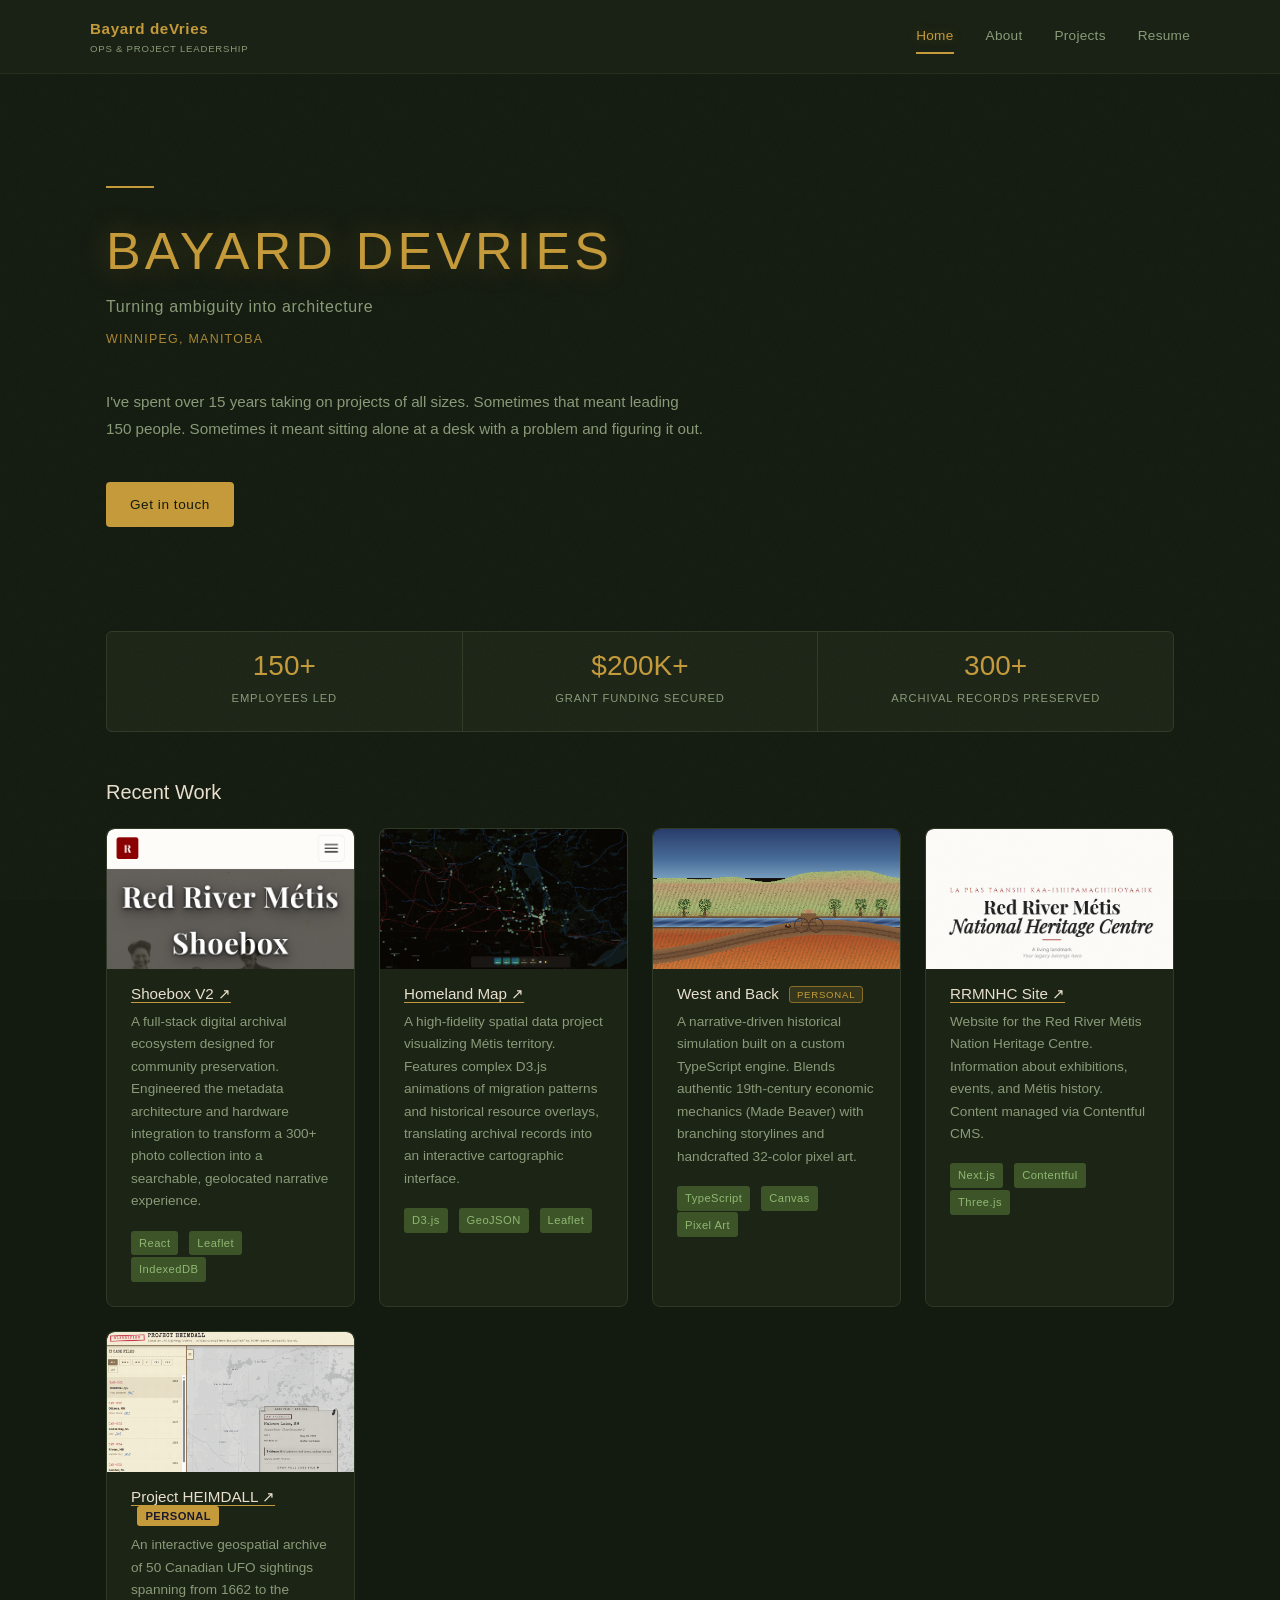
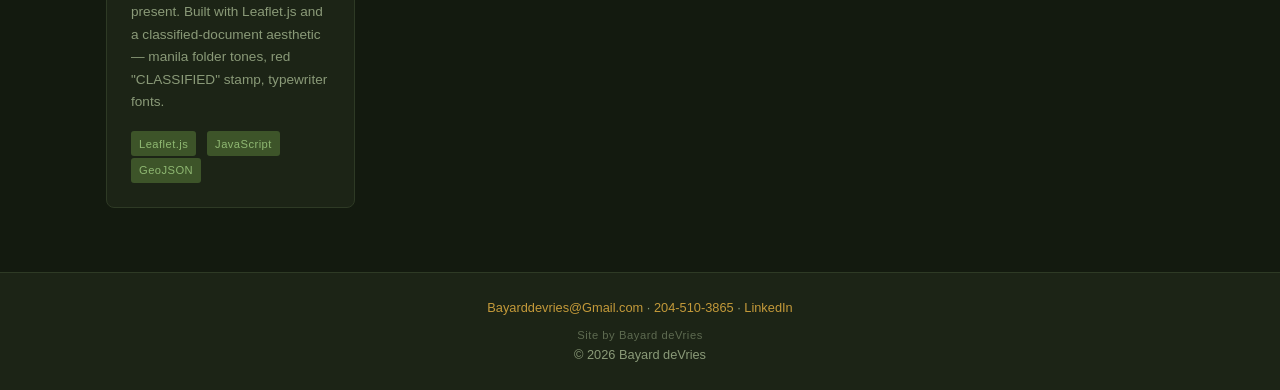
==== commit 2f943938: "Rewrite hero summary — more human, less corporate" ====
--- a/index.html
+++ b/index.html
@@ -26,7 +26,7 @@
       <p class="location">Winnipeg, Manitoba</p>
 
       <p class="summary">
-        Whether leading a multidisciplinary team or building end-to-end solo, I specialize in shipping high-quality outcomes where others see constraints. With 15+ years of experience, I bridge the gap between high-level strategy and technical execution, delivering results that are both resilient and scalable.
+        I've spent over 15 years taking on projects of all sizes. Sometimes that meant leading 150 people. Sometimes it meant sitting alone at a desk with a problem and figuring it out.
       </p>
       <p style="margin-top: 1.5rem;">
         <a href="mailto:Bayarddevries@Gmail.com" class="btn btn-primary">Get in touch</a>
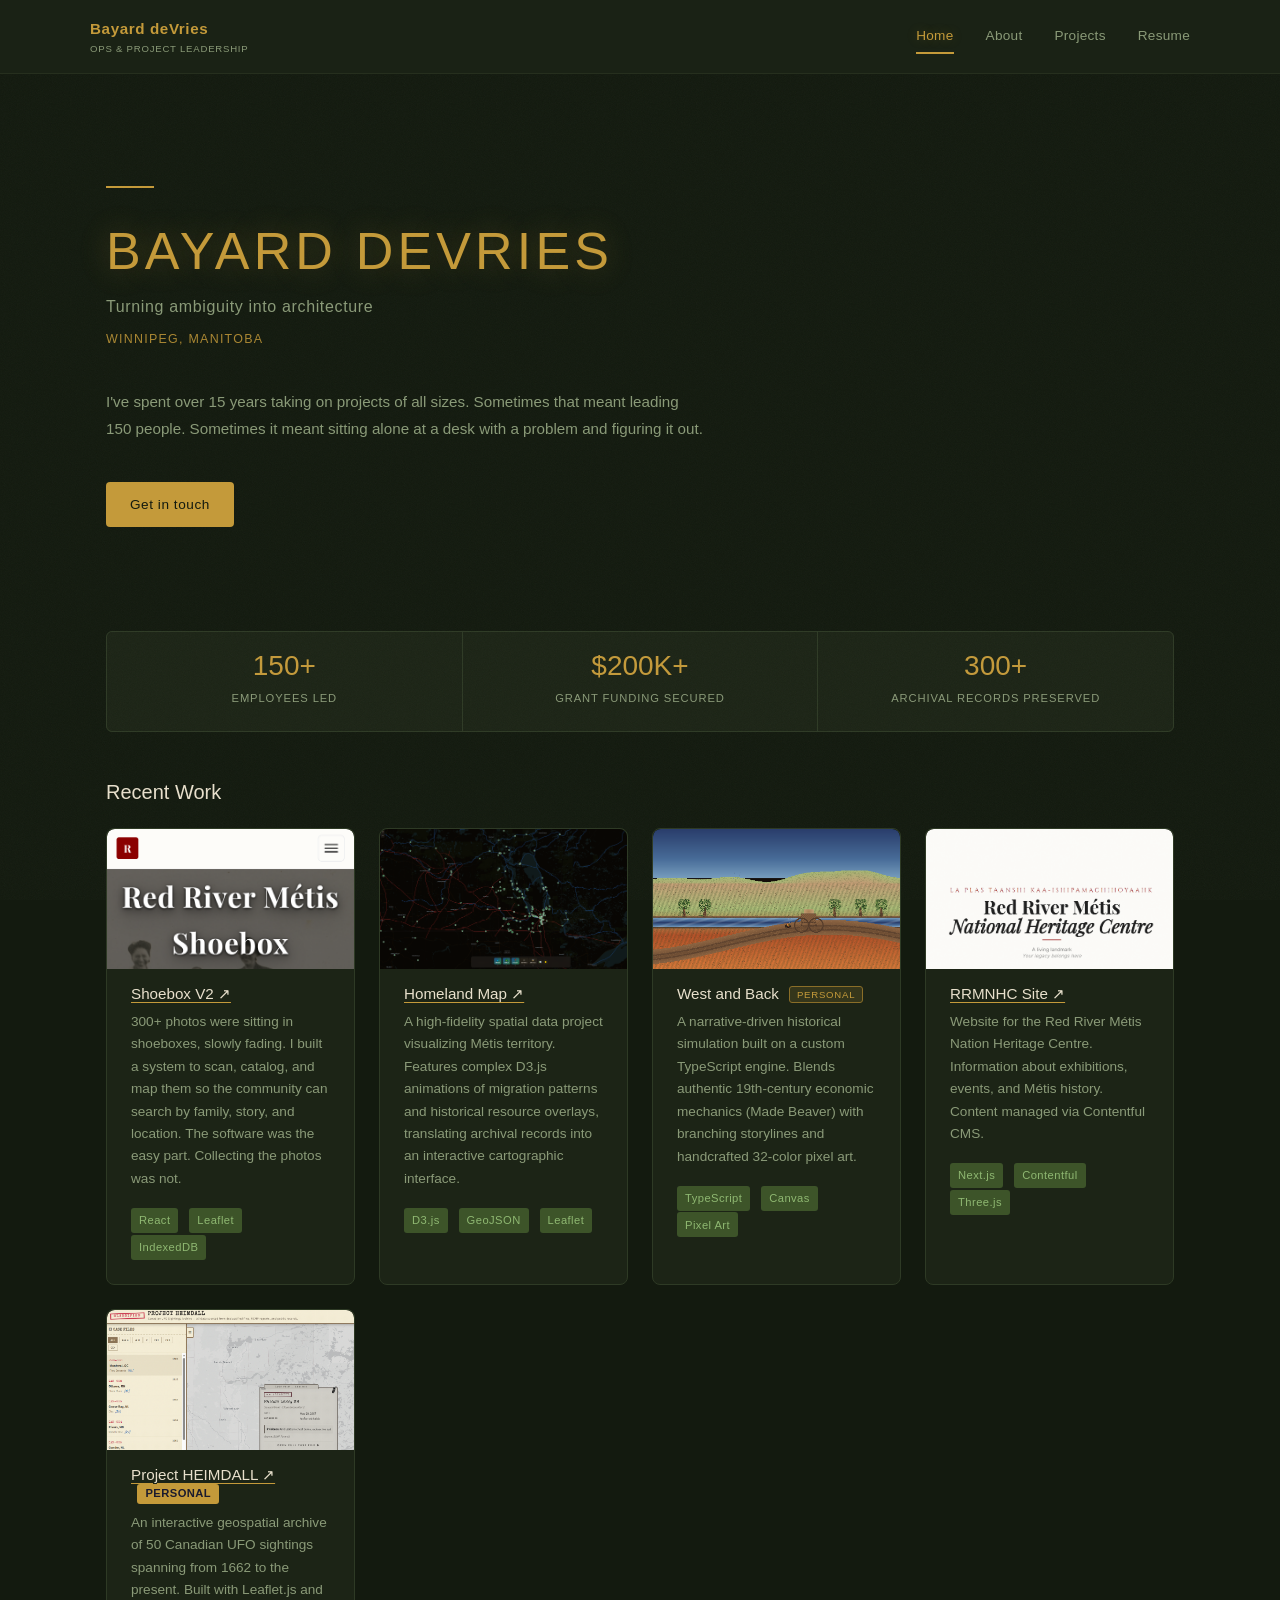
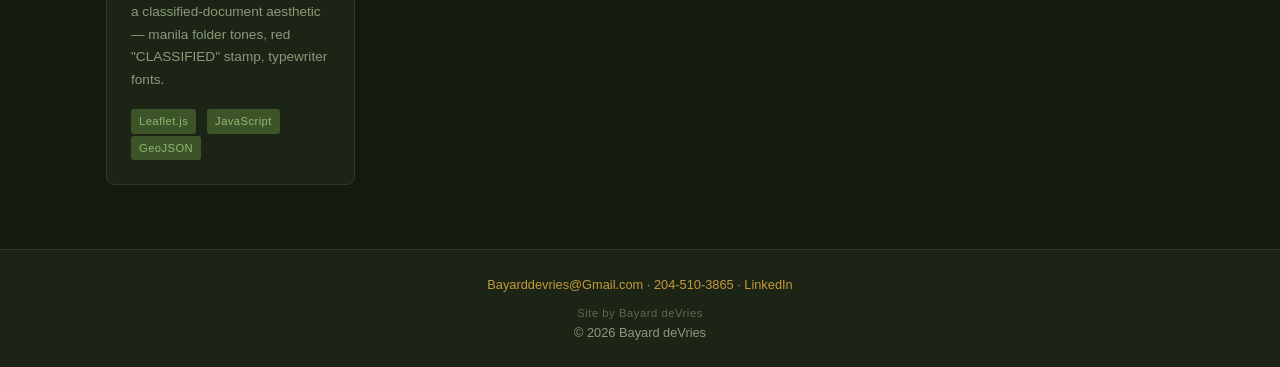
==== commit b98c543f: "Rewrite Shoebox V2 card — 300+ photos, software easy, collecting hard" ====
--- a/index.html
+++ b/index.html
@@ -57,7 +57,7 @@
             <img src="assets/shoebox-v2-splash.png" alt="Shoebox V2 archive interface" loading="lazy">
           </div>
           <h3><a href="https://bayarddevries.github.io/shoebox-v2/" target="_blank" rel="noopener noreferrer">Shoebox V2 ↗</a></h3>
-          <p>A full-stack digital archival ecosystem designed for community preservation. Engineered the metadata architecture and hardware integration to transform a 300+ photo collection into a searchable, geolocated narrative experience.</p>
+          <p>300+ photos were sitting in shoeboxes, slowly fading. I built a system to scan, catalog, and map them so the community can search by family, story, and location. The software was the easy part. Collecting the photos was not.</p>
           <span class="tag">React</span>
           <span class="tag">Leaflet</span>
           <span class="tag">IndexedDB</span>
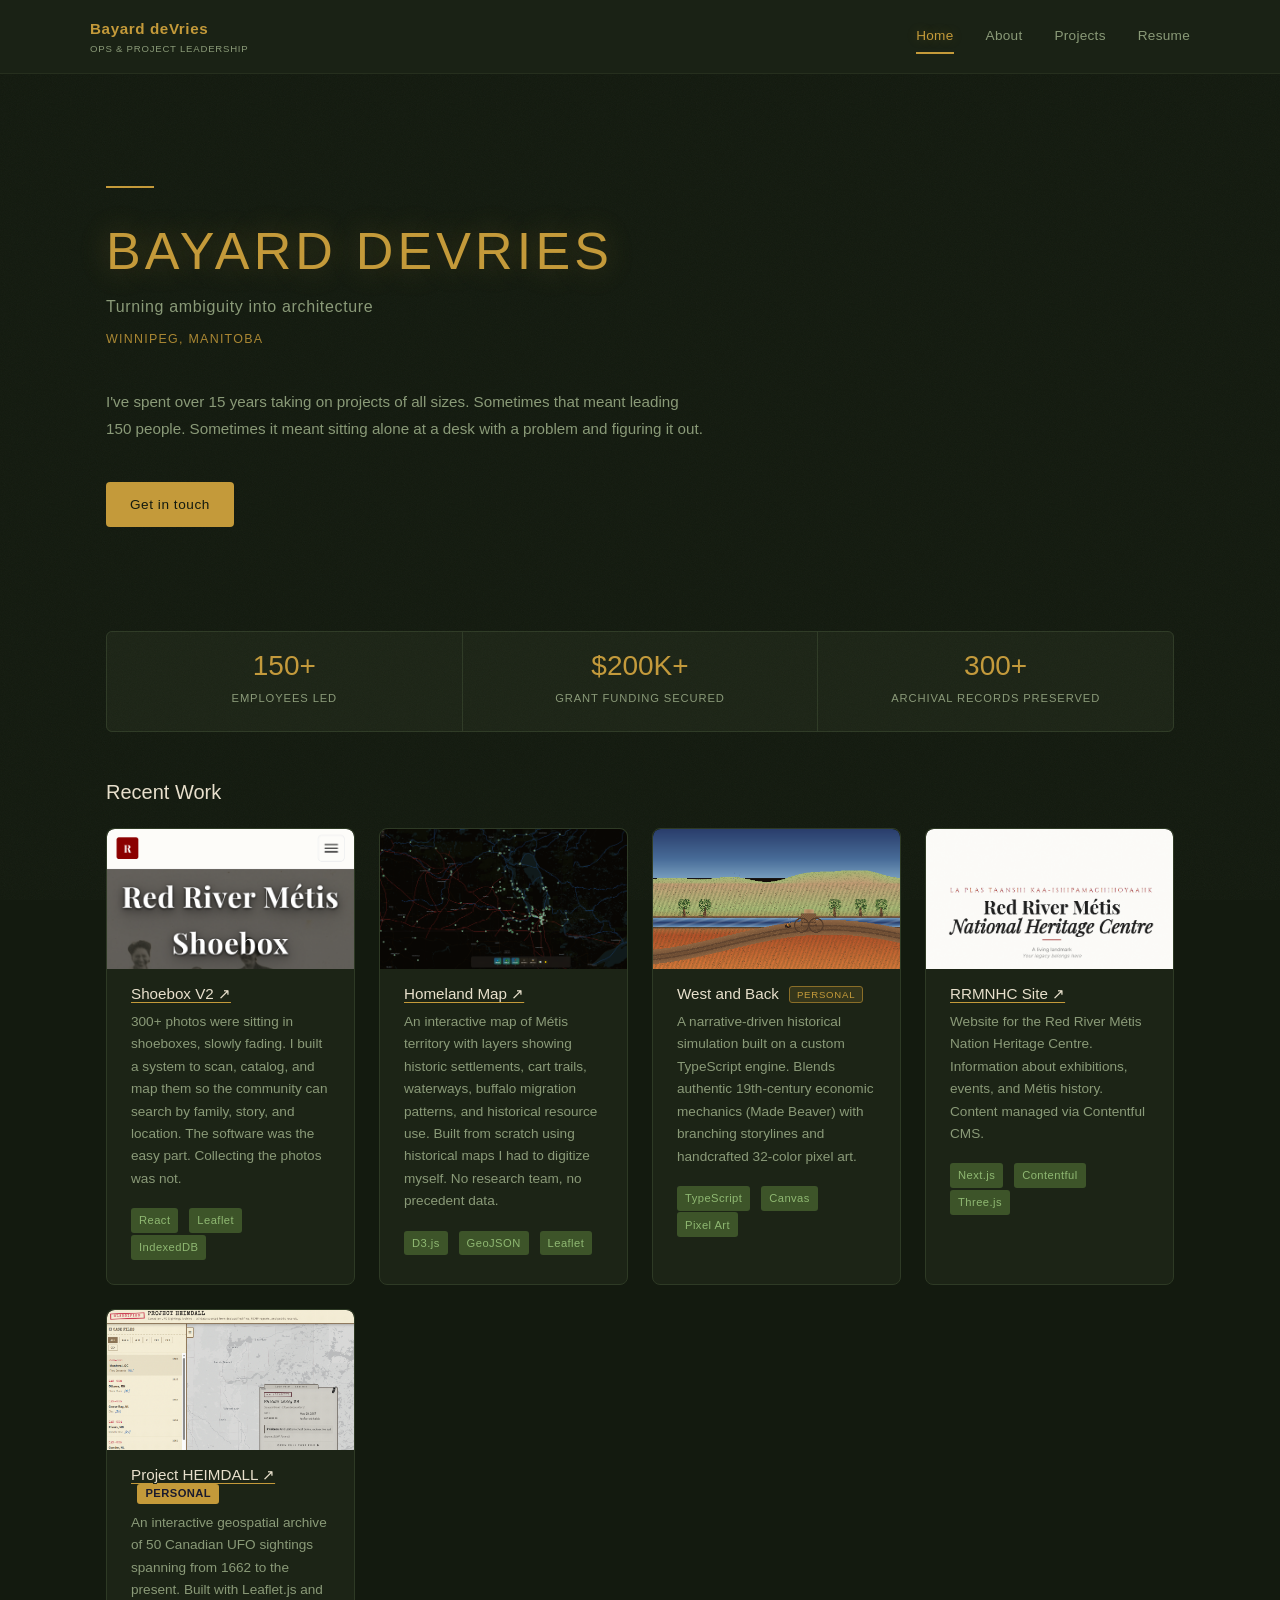
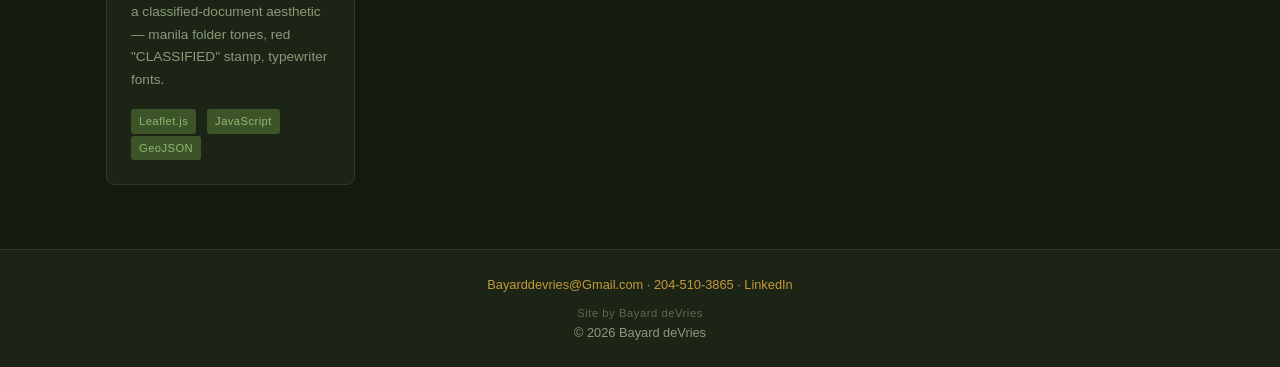
==== commit f06e4c69: "Rewrite Homeland Map card — specific layers, built from scratch" ====
--- a/index.html
+++ b/index.html
@@ -67,7 +67,7 @@
             <img src="assets/homeland-map-main.png" alt="Homeland Map visualization" loading="lazy">
           </div>
           <h3><a href="https://bayarddevries.github.io/metis-homeland-map/" target="_blank" rel="noopener noreferrer">Homeland Map ↗</a></h3>
-          <p>A high-fidelity spatial data project visualizing Métis territory. Features complex D3.js animations of migration patterns and historical resource overlays, translating archival records into an interactive cartographic interface.</p>
+          <p>An interactive map of Métis territory with layers showing historic settlements, cart trails, waterways, buffalo migration patterns, and historical resource use. Built from scratch using historical maps I had to digitize myself. No research team, no precedent data.</p>
           <span class="tag">D3.js</span>
           <span class="tag">GeoJSON</span>
           <span class="tag">Leaflet</span>
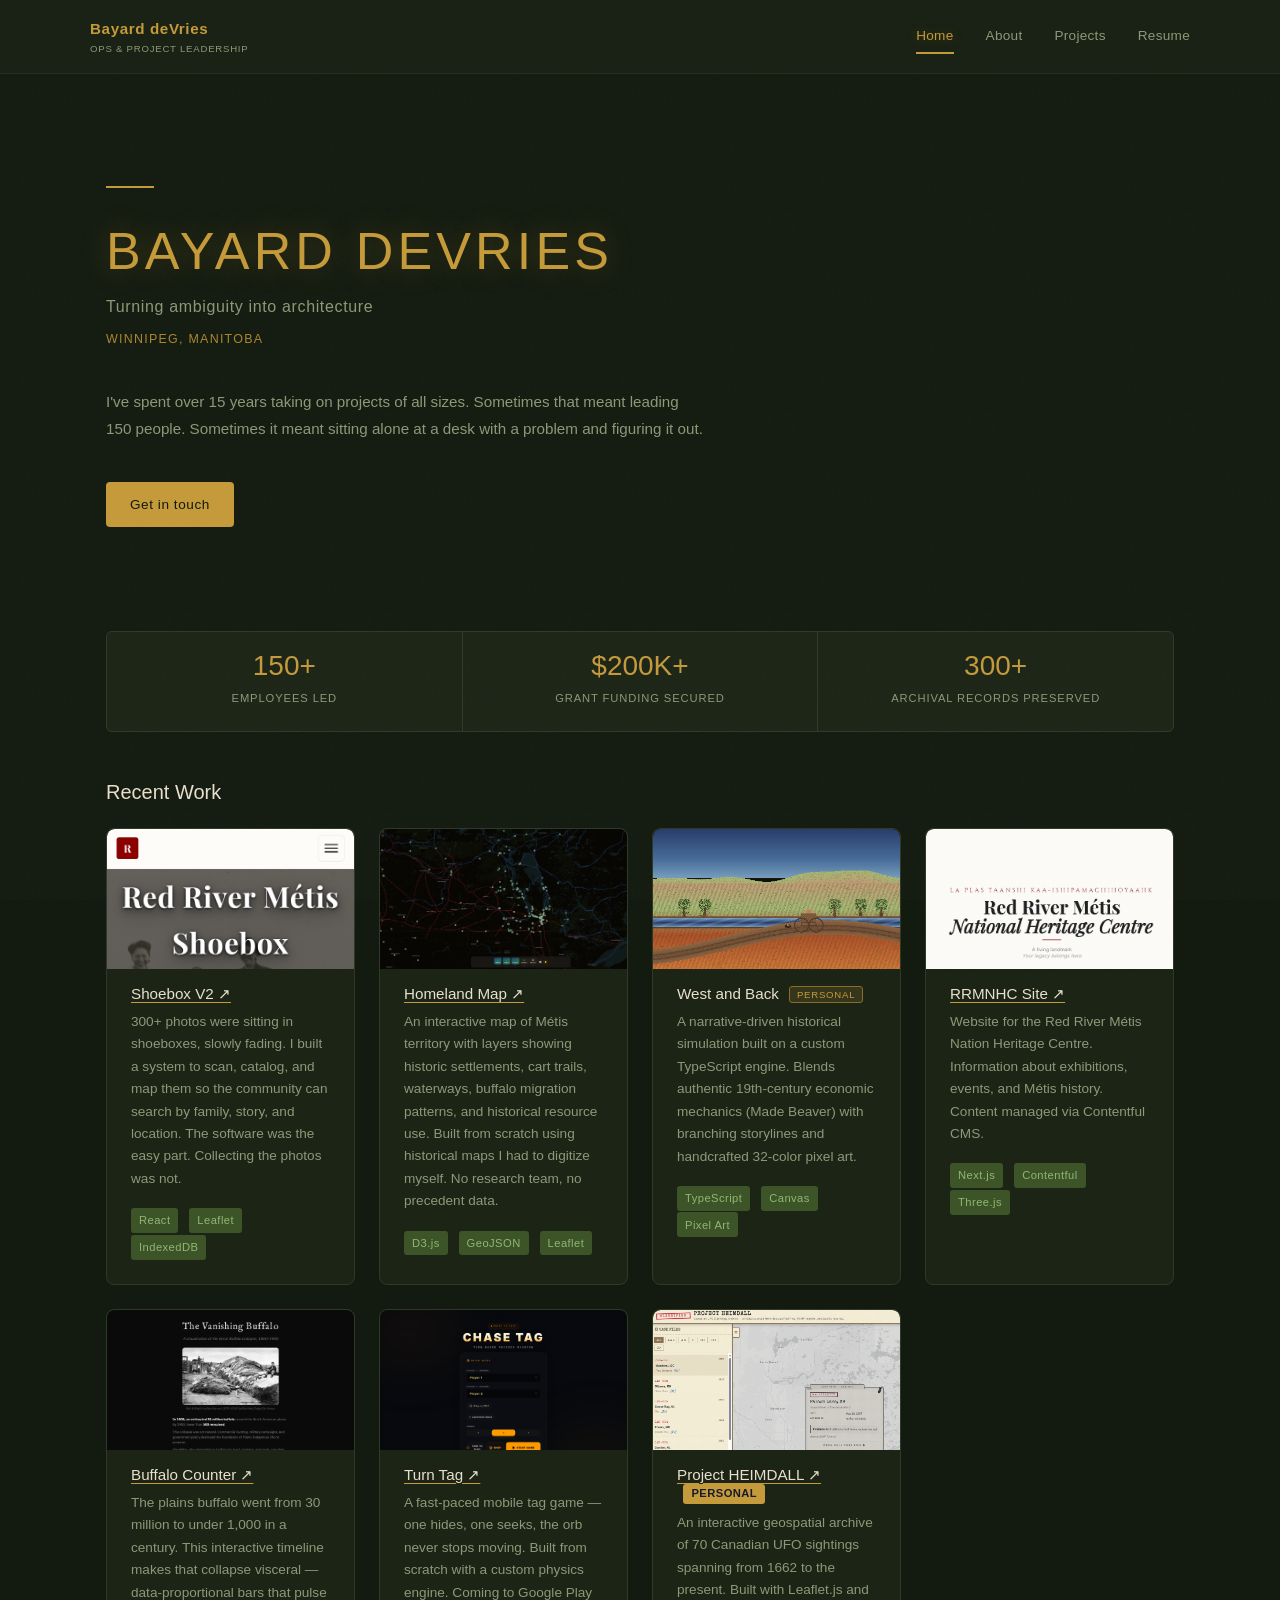
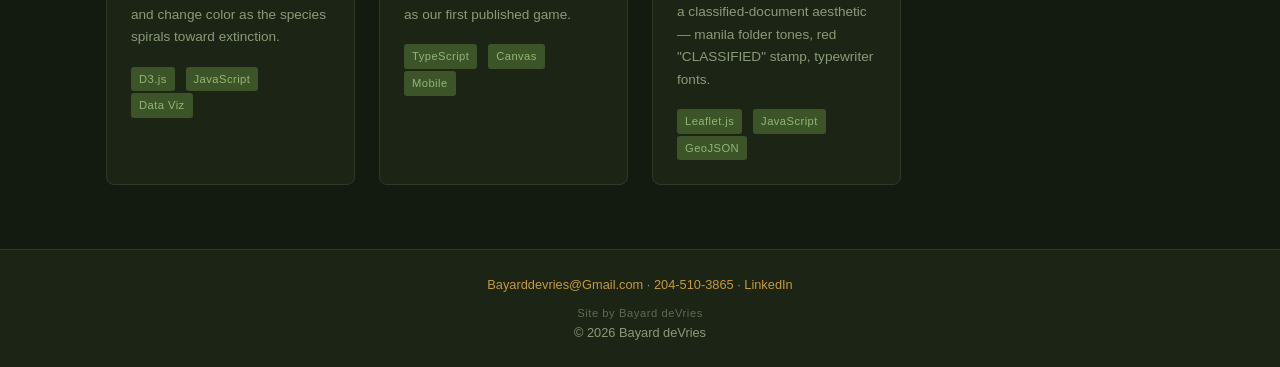
==== commit 682ea6a0: "feat: add Buffalo Counter and Turn Tag projects to portfolio - Add Buffalo Counter card with screens" ====
--- a/index.html
+++ b/index.html
@@ -94,10 +94,30 @@
         </article>
         <article class="project-card">
           <div class="project-thumb">
+            <img src="assets/buffalo-counter-main.png" alt="Buffalo Counter visualization" loading="lazy">
+          </div>
+          <h3><a href="https://bayarddevries.github.io/buffalo-counter/" target="_blank" rel="noopener noreferrer">Buffalo Counter ↗</a></h3>
+          <p>The plains buffalo went from 30 million to under 1,000 in a century. This interactive timeline makes that collapse visceral — data-proportional bars that pulse and change color as the species spirals toward extinction.</p>
+          <span class="tag">D3.js</span>
+          <span class="tag">JavaScript</span>
+          <span class="tag">Data Viz</span>
+        </article>
+        <article class="project-card">
+          <div class="project-thumb">
+            <img src="assets/turn-tag-main.png" alt="Turn Tag mobile game" loading="lazy">
+          </div>
+          <h3><a href="https://bayarddevries.github.io/turn-tag-v2/" target="_blank" rel="noopener noreferrer">Turn Tag ↗</a></h3>
+          <p>A fast-paced mobile tag game — one hides, one seeks, the orb never stops moving. Built from scratch with a custom physics engine. Coming to Google Play as our first published game.</p>
+          <span class="tag">TypeScript</span>
+          <span class="tag">Canvas</span>
+          <span class="tag">Mobile</span>
+        </article>
+        <article class="project-card">
+          <div class="project-thumb">
             <img src="assets/heimdall-filter.png" alt="Project HEIMDALL filter panel with classified UFO sighting cases" loading="lazy">
           </div>
           <h3><a href="https://bayarddevries.github.io/project-heimdall/" target="_blank" rel="noopener noreferrer">Project HEIMDALL ↗</a> <span class="tag personal">PERSONAL</span></h3>
-          <p>An interactive geospatial archive of 50 Canadian UFO sightings spanning from 1662 to the present. Built with Leaflet.js and a classified-document aesthetic — manila folder tones, red "CLASSIFIED" stamp, typewriter fonts.</p>
+          <p>An interactive geospatial archive of 70 Canadian UFO sightings spanning from 1662 to the present. Built with Leaflet.js and a classified-document aesthetic — manila folder tones, red "CLASSIFIED" stamp, typewriter fonts.</p>
           <span class="tag">Leaflet.js</span>
           <span class="tag">JavaScript</span>
           <span class="tag">GeoJSON</span>
--- a/styles.css
+++ b/styles.css
@@ -1511,4 +1511,80 @@
   .competencies-grid { grid-template-columns: 1fr 1fr; }
   .glass-demo, .hover-cards { grid-template-columns: 1fr; }
   .about-grid { grid-template-columns: 1fr; gap: 2.5rem; }
+}
+
+/* ============================================
+   PROJECTS PAGE — modal gallery, card thumbs, lightbox
+   ============================================ */
+
+/* Gallery thumbnails inside modal */
+.modal-gallery {
+  display: grid;
+  grid-template-columns: repeat(auto-fit, minmax(200px, 1fr));
+  gap: 0.75rem;
+  margin-bottom: 1.5rem;
+}
+.modal-gallery img {
+  width: 100%;
+  height: 140px;
+  object-fit: cover;
+  object-position: top left;
+  border-radius: 6px;
+  border: 1px solid var(--color-border);
+  transition: transform 0.2s ease, border-color 0.2s ease;
+  cursor: pointer;
+}
+.modal-gallery img:hover {
+  transform: scale(1.02);
+  border-color: var(--color-brass);
+}
+
+/* Card thumbnail */
+.card-thumb {
+  margin: -1.5rem -1.5rem 1rem -1.5rem;
+  overflow: hidden;
+  border-radius: 12px 12px 0 0;
+  height: 160px;
+  background: var(--color-bg);
+}
+.card-thumb img {
+  width: 100%;
+  height: 100%;
+  object-fit: cover;
+  object-position: top left;
+  transition: transform 0.3s ease;
+}
+.project-card-interactive:hover .card-thumb img {
+  transform: scale(1.04);
+}
+
+/* Lightbox overlay */
+.lightbox {
+  display: none;
+  position: fixed;
+  inset: 0;
+  z-index: 1000;
+  background: rgba(0,0,0,0.9);
+  align-items: center;
+  justify-content: center;
+  cursor: pointer;
+}
+.lightbox.open {
+  display: flex;
+}
+.lightbox img {
+  max-width: 90vw;
+  max-height: 90vh;
+  object-fit: contain;
+  border-radius: 4px;
+}
+
+/* Gallery section label */
+.gallery-label {
+  font-family: var(--font-heading);
+  font-size: 0.7rem;
+  letter-spacing: 0.12em;
+  text-transform: uppercase;
+  color: var(--color-text-muted);
+  margin-bottom: 0.5rem;
 }
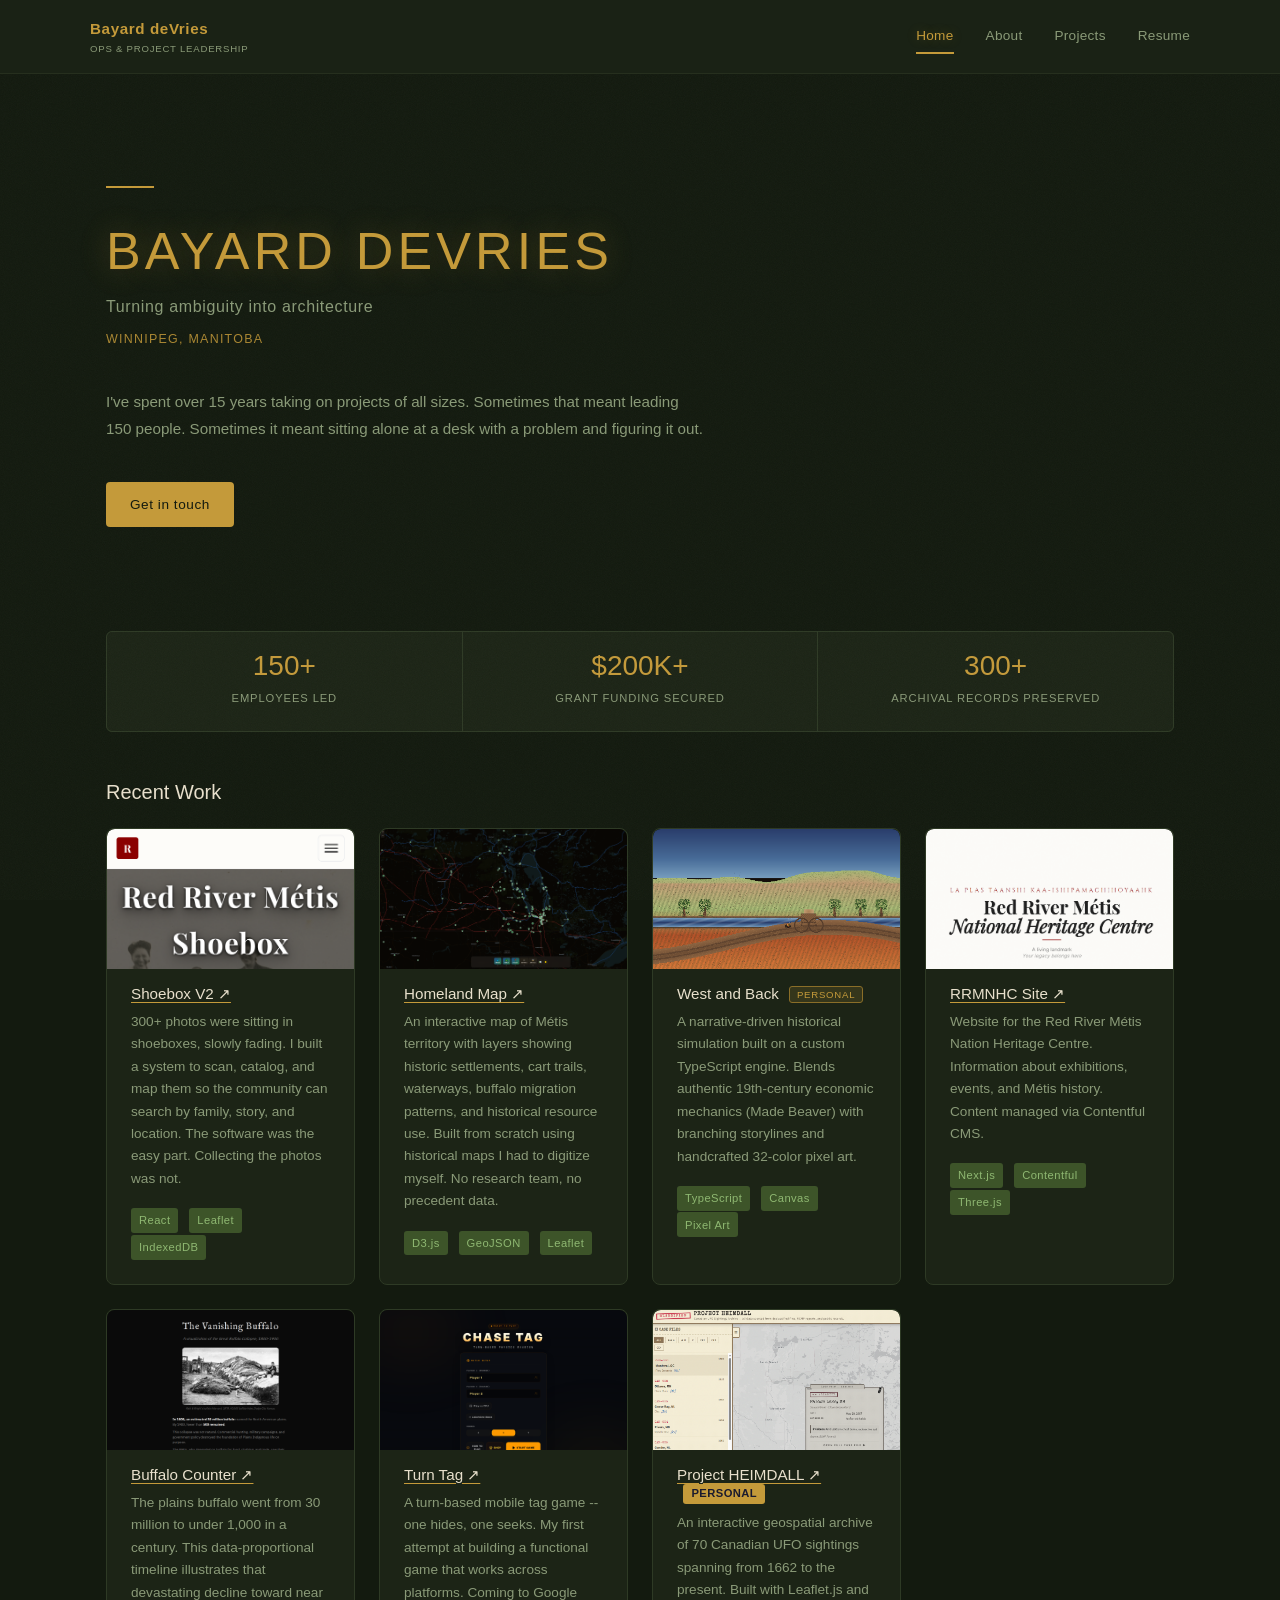
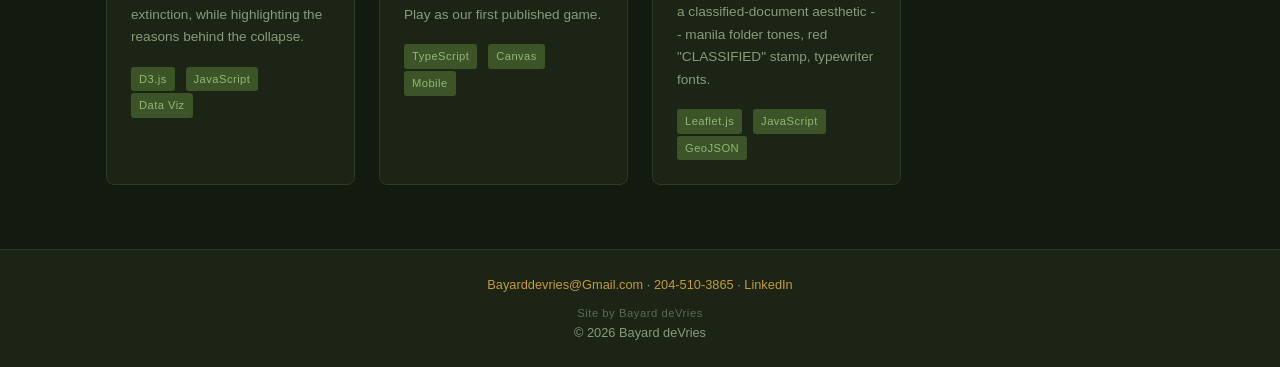
==== commit a70202f3: "style: humanize project copy, remove em dashes - Rewrite Buffalo Counter description and challenge t" ====
--- a/index.html
+++ b/index.html
@@ -3,7 +3,7 @@
 <head>
   <meta charset="UTF-8">
   <meta name="viewport" content="width=device-width, initial-scale=1.0">
-  <title>Bayard deVries — Ops & Project Leadership</title>
+  <title>Bayard deVries -- Ops & Project Leadership</title>
   <meta name="description" content="Portfolio of Bayard deVries – Ops & Project Leadership, digital archives, GIS mapping, and interactive art projects.">
   <link rel="icon" href="assets/favicon.ico" type="image/x-icon">
   <link rel="stylesheet" href="styles.css">
@@ -97,7 +97,7 @@
             <img src="assets/buffalo-counter-main.png" alt="Buffalo Counter visualization" loading="lazy">
           </div>
           <h3><a href="https://bayarddevries.github.io/buffalo-counter/" target="_blank" rel="noopener noreferrer">Buffalo Counter ↗</a></h3>
-          <p>The plains buffalo went from 30 million to under 1,000 in a century. This interactive timeline makes that collapse visceral — data-proportional bars that pulse and change color as the species spirals toward extinction.</p>
+          <p>The plains buffalo went from 30 million to under 1,000 in a century. This data-proportional timeline illustrates that devastating decline toward near extinction, while highlighting the reasons behind the collapse.</p>
           <span class="tag">D3.js</span>
           <span class="tag">JavaScript</span>
           <span class="tag">Data Viz</span>
@@ -107,7 +107,7 @@
             <img src="assets/turn-tag-main.png" alt="Turn Tag mobile game" loading="lazy">
           </div>
           <h3><a href="https://bayarddevries.github.io/turn-tag-v2/" target="_blank" rel="noopener noreferrer">Turn Tag ↗</a></h3>
-          <p>A fast-paced mobile tag game — one hides, one seeks, the orb never stops moving. Built from scratch with a custom physics engine. Coming to Google Play as our first published game.</p>
+          <p>A turn-based mobile tag game -- one hides, one seeks. My first attempt at building a functional game that works across platforms. Coming to Google Play as our first published game.</p>
           <span class="tag">TypeScript</span>
           <span class="tag">Canvas</span>
           <span class="tag">Mobile</span>
@@ -117,7 +117,7 @@
             <img src="assets/heimdall-filter.png" alt="Project HEIMDALL filter panel with classified UFO sighting cases" loading="lazy">
           </div>
           <h3><a href="https://bayarddevries.github.io/project-heimdall/" target="_blank" rel="noopener noreferrer">Project HEIMDALL ↗</a> <span class="tag personal">PERSONAL</span></h3>
-          <p>An interactive geospatial archive of 70 Canadian UFO sightings spanning from 1662 to the present. Built with Leaflet.js and a classified-document aesthetic — manila folder tones, red "CLASSIFIED" stamp, typewriter fonts.</p>
+          <p>An interactive geospatial archive of 70 Canadian UFO sightings spanning from 1662 to the present. Built with Leaflet.js and a classified-document aesthetic -- manila folder tones, red "CLASSIFIED" stamp, typewriter fonts.</p>
           <span class="tag">Leaflet.js</span>
           <span class="tag">JavaScript</span>
           <span class="tag">GeoJSON</span>
